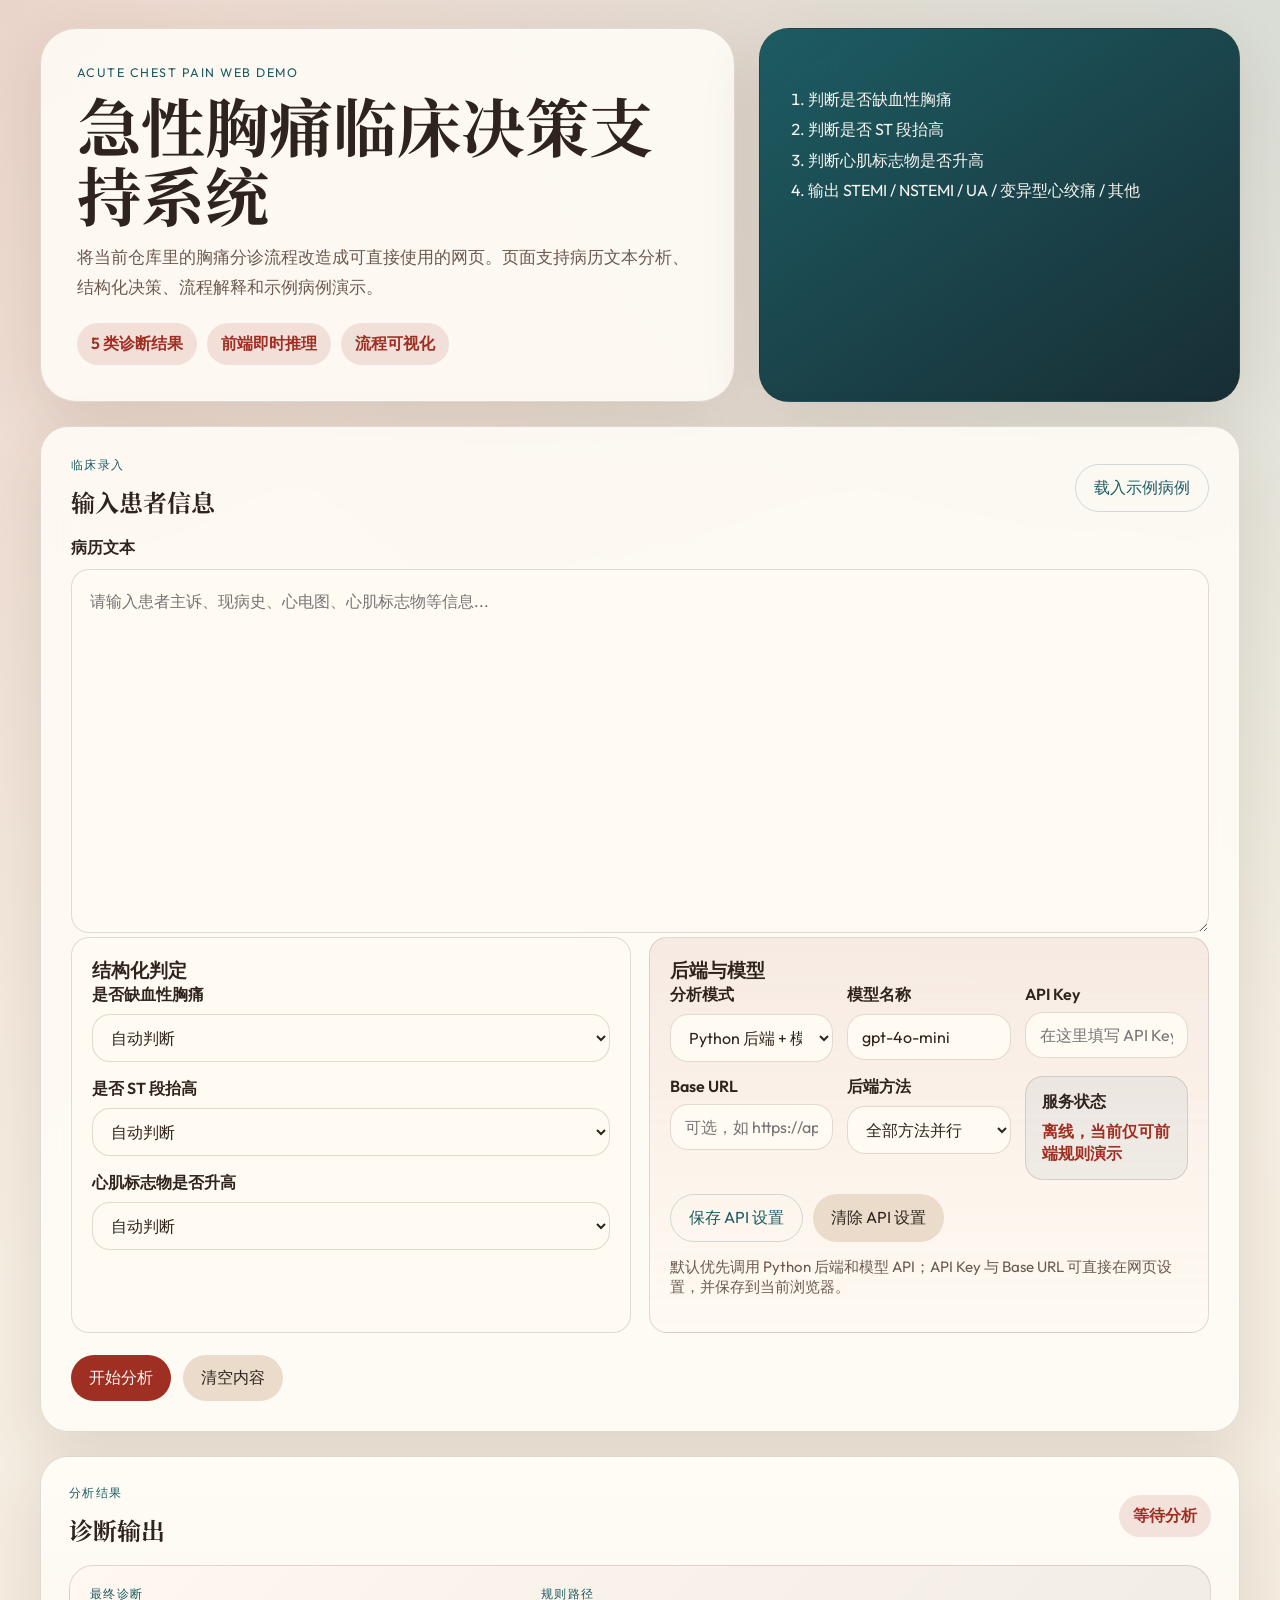
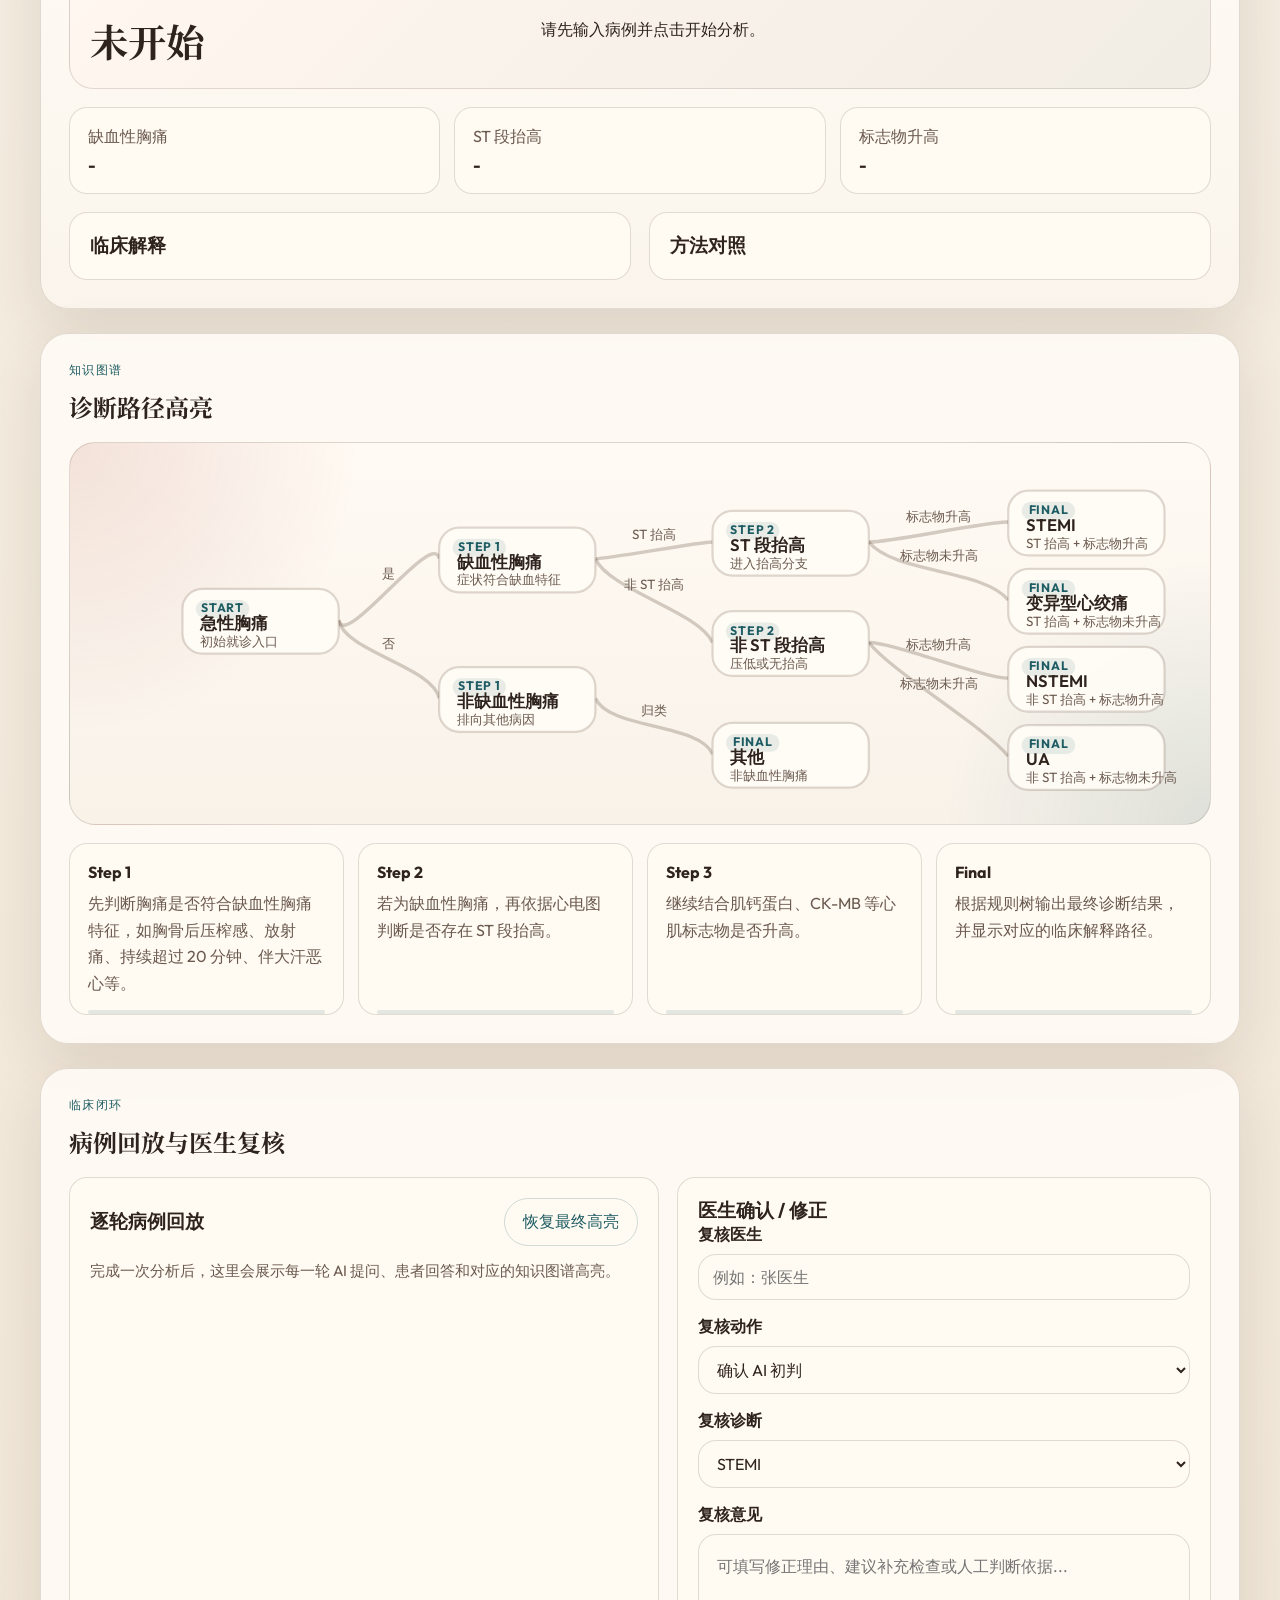
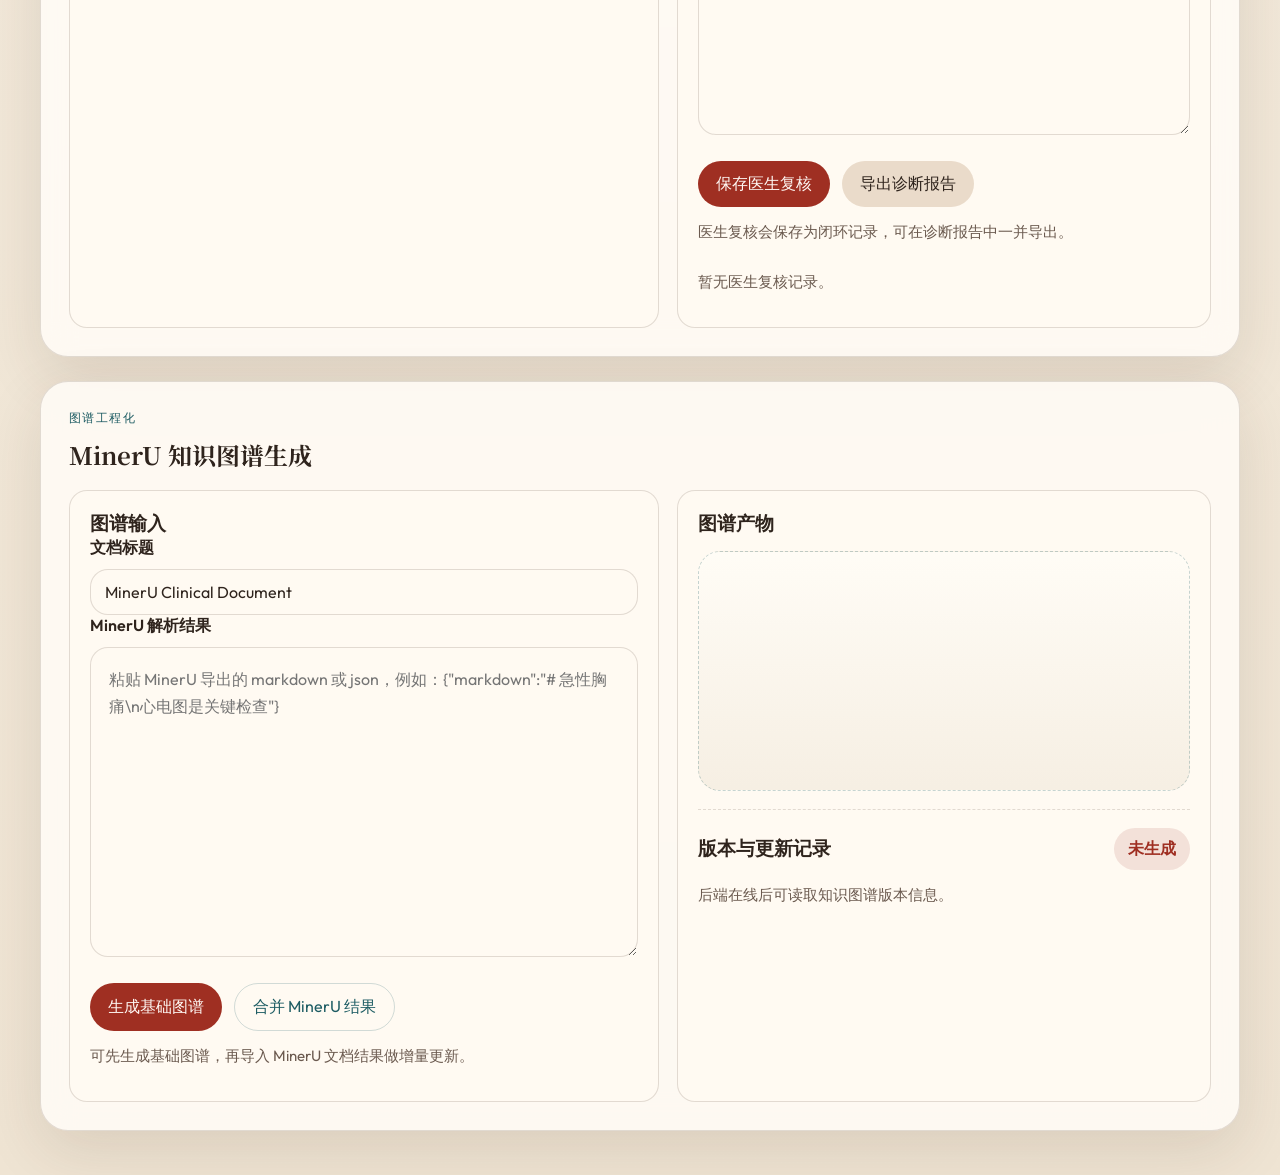
==== frontend/index.html @ d85ca3fb "Improved Web Design" ====
<!DOCTYPE html>
<html lang="zh-CN">
<head>
  <meta charset="UTF-8">
  <meta name="viewport" content="width=device-width, initial-scale=1.0">
  <title>急性胸痛临床决策支持系统</title>
  <link rel="preconnect" href="https://fonts.googleapis.com">
  <link rel="preconnect" href="https://fonts.gstatic.com" crossorigin>
  <link href="https://fonts.googleapis.com/css2?family=Noto+Serif+SC:wght@400;500;600;700&family=Outfit:wght@400;500;600;700&display=swap" rel="stylesheet">
  <link rel="stylesheet" href="styles.css">
</head>
<body>
  <div class="page-shell">
    <header class="hero">
      <div class="hero-copy">
        <p class="eyebrow">Acute Chest Pain Web Demo</p>
        <h1>急性胸痛临床决策支持系统</h1>
        <p class="hero-text">
          将当前仓库里的胸痛分诊流程改造成可直接使用的网页。页面支持病历文本分析、结构化决策、流程解释和示例病例演示。
        </p>
        <div class="hero-badges">
          <span>5 类诊断结果</span>
          <span>前端即时推理</span>
          <span>流程可视化</span>
        </div>
      </div>
      <div class="hero-panel">
        <div class="hero-panel-card">
          <p class="panel-label">核心流程</p>
          <ol>
            <li>判断是否缺血性胸痛</li>
            <li>判断是否 ST 段抬高</li>
            <li>判断心肌标志物是否升高</li>
            <li>输出 STEMI / NSTEMI / UA / 变异型心绞痛 / 其他</li>
          </ol>
        </div>
      </div>
    </header>

    <main class="layout">
      <section class="card card-lg">
        <div class="section-head">
          <div>
            <p class="section-kicker">临床录入</p>
            <h2>输入患者信息</h2>
          </div>
          <button id="load-sample" class="ghost-button" type="button">载入示例病例</button>
        </div>

        <label class="field-label" for="patient-description">病历文本</label>
        <textarea id="patient-description" class="text-input" rows="12" placeholder="请输入患者主诉、现病史、心电图、心肌标志物等信息..."></textarea>

        <div class="grid-two">
          <div class="subcard">
            <h3>结构化判定</h3>
            <div class="toggle-group">
              <label>
                <span>是否缺血性胸痛</span>
                <select id="ischemic-select">
                  <option value="auto">自动判断</option>
                  <option value="yes">是</option>
                  <option value="no">否</option>
                </select>
              </label>
              <label>
                <span>是否 ST 段抬高</span>
                <select id="st-select">
                  <option value="auto">自动判断</option>
                  <option value="yes">是</option>
                  <option value="no">否</option>
                </select>
              </label>
              <label>
                <span>心肌标志物是否升高</span>
                <select id="biomarker-select">
                  <option value="auto">自动判断</option>
                  <option value="yes">是</option>
                  <option value="no">否</option>
                </select>
              </label>
            </div>
          </div>

          <div class="subcard accent-card">
            <h3>后端与模型</h3>
            <div class="backend-grid">
              <label>
                <span>分析模式</span>
                <select id="analysis-mode">
                  <option value="backend">Python 后端 + 模型 API</option>
                  <option value="frontend">前端规则兜底</option>
                </select>
              </label>
              <label>
                <span>模型名称</span>
                <input id="model-input" class="text-like-input" type="text" value="gpt-4o-mini" placeholder="如 gpt-4o-mini">
              </label>
              <label>
                <span>API Key</span>
                <input id="api-key-input" class="text-like-input" type="password" placeholder="在这里填写 API Key">
              </label>
              <label>
                <span>Base URL</span>
                <input id="base-url-input" class="text-like-input" type="text" placeholder="可选，如 https://api.openai.com/v1">
              </label>
              <label>
                <span>后端方法</span>
                <select id="backend-method">
                  <option value="all_methods">全部方法并行</option>
                  <option value="step_by_step">逐步引导</option>
                  <option value="direct">直接诊断</option>
                  <option value="direct_generation">直接生成</option>
                  <option value="intermediate_state">中间状态</option>
                  <option value="full_workflow">全流程</option>
                </select>
              </label>
              <div class="server-status-box">
                <span class="server-status-label">服务状态</span>
                <strong id="server-status">检测中</strong>
              </div>
            </div>
            <div class="api-action-row">
              <button id="save-api-settings" class="ghost-button" type="button">保存 API 设置</button>
              <button id="clear-api-settings" class="secondary-button" type="button">清除 API 设置</button>
            </div>
            <p class="mini-note">
              默认优先调用 Python 后端和模型 API；API Key 与 Base URL 可直接在网页设置，并保存到当前浏览器。
            </p>
          </div>
        </div>

                <div class="action-row">
          <button id="run-diagnosis" class="primary-button" type="button">开始分析</button>
          <button id="reset-form" class="secondary-button" type="button">清空内容</button>
        </div>
      </section>

      <section class="card result-card">
        <div class="section-head">
          <div>
            <p class="section-kicker">分析结果</p>
            <h2>诊断输出</h2>
          </div>
          <span id="confidence-chip" class="status-chip">等待分析</span>
        </div>

        <div class="result-hero">
          <div>
            <p class="result-label">最终诊断</p>
            <h3 id="diagnosis-result">未开始</h3>
          </div>
          <div>
            <p class="result-label">规则路径</p>
            <p id="diagnosis-path">请先输入病例并点击开始分析。</p>
          </div>
        </div>

        <div class="grid-three" id="decision-summary">
          <article class="decision-pill">
            <span>缺血性胸痛</span>
            <strong id="ischemic-result">-</strong>
          </article>
          <article class="decision-pill">
            <span>ST 段抬高</span>
            <strong id="st-result">-</strong>
          </article>
          <article class="decision-pill">
            <span>标志物升高</span>
            <strong id="biomarker-result">-</strong>
          </article>
        </div>

        <div class="explain-grid">
          <article class="subcard">
            <h3>临床解释</h3>
            <ul id="reason-list" class="reason-list"></ul>
          </article>
          <article class="subcard">
            <h3>方法对照</h3>
            <div id="method-cards" class="method-cards"></div>
          </article>
        </div>
      </section>

      <section class="card">
        <div class="section-head">
          <div>
            <p class="section-kicker">知识图谱</p>
            <h2>诊断路径高亮</h2>
          </div>
        </div>
        <div class="knowledge-panel">
          <div id="knowledge-graph" class="knowledge-graph"></div>
          <div id="workflow" class="workflow"></div>
        </div>
      </section>

      <section class="card" hidden>
        <div class="section-head">
          <div>
            <p class="section-kicker">论文增强</p>
            <h2>病例预处理与主动问诊分析</h2>
          </div>
        </div>
        <div class="graph-builder-grid">
          <article class="subcard">
            <h3>Note2Chat 风格病例预处理</h3>
            <p id="preprocess-summary" class="mini-note">完成一次后端分析后，这里会展示 note-style sections、结构化事实和证据覆盖情况。</p>
            <div id="note-style-sections" class="history-list"></div>
            <div id="structured-facts-list" class="fact-list"></div>
          </article>

          <article class="subcard">
            <h3>ProMed 风格信息增益分析</h3>
            <p id="trajectory-quality-summary" class="mini-note">这里会显示每轮提问的 SIG-lite 分数、轨迹质量和下一问建议。</p>
            <div id="trajectory-quality-list" class="history-list"></div>
            <div id="question-gain-list" class="history-list"></div>
            <div id="next-question-list" class="history-list"></div>
          </article>
        </div>
        <article class="subcard reasoning-samples-panel">
          <h3>单轮推理样本</h3>
          <p class="mini-note">将多轮问诊拆成 single-turn reasoning samples，方便后续做 SFT / 偏好学习 / 轨迹优化。</p>
          <div id="single-turn-sample-list" class="sample-list"></div>
        </article>
      </section>

      <section class="card" hidden>
        <div class="section-head">
          <div>
            <p class="section-kicker">训练中心</p>
            <h2>SFT / 偏好学习 / RL 数据准备</h2>
          </div>
        </div>
        <div class="graph-builder-grid">
          <article class="subcard accent-card">
            <h3>训练数据工作台</h3>
            <p id="training-summary" class="mini-note">这里会展示当前训练数据规模、配方文件，并支持一键重新生成训练数据。</p>
            <div class="stats-grid" id="training-summary-cards">
              <article class="stat-card">
                <span>病例数</span>
                <strong id="training-patient-count">-</strong>
              </article>
              <article class="stat-card">
                <span>SFT 样本</span>
                <strong id="training-sft-count">-</strong>
              </article>
              <article class="stat-card">
                <span>偏好样本</span>
                <strong id="training-preference-count">-</strong>
              </article>
              <article class="stat-card">
                <span>RL / Reward</span>
                <strong id="training-rl-count">-</strong>
              </article>
            </div>
            <div class="action-row">
              <button id="prepare-training-data" class="primary-button" type="button">重新生成训练数据</button>
            </div>
            <p id="training-prepare-status" class="mini-note">后端在线后，这里会自动读取 `training_data` 与 `training_configs`。</p>
          </article>

          <article class="subcard">
            <h3>训练产物与配方</h3>
            <div id="training-dataset-list" class="history-list"></div>
            <div class="inline-head">
              <h3>训练配方</h3>
            </div>
            <div id="training-recipe-list" class="history-list"></div>
          </article>
        </div>
      </section>

      <section class="card">
        <div class="section-head">
          <div>
            <p class="section-kicker">临床闭环</p>
            <h2>病例回放与医生复核</h2>
          </div>
        </div>
        <div class="graph-builder-grid">
          <article class="subcard">
            <div class="inline-head">
              <h3>逐轮病例回放</h3>
              <button id="show-final-graph" class="ghost-button" type="button">恢复最终高亮</button>
            </div>
            <p id="replay-status" class="mini-note">完成一次分析后，这里会展示每一轮 AI 提问、患者回答和对应的知识图谱高亮。</p>
            <div id="case-replay-list" class="replay-list"></div>
          </article>

          <article class="subcard">
            <h3>医生确认 / 修正</h3>
            <div class="toggle-group">
              <label>
                <span>复核医生</span>
                <input id="reviewer-name" class="text-like-input" type="text" placeholder="例如：张医生">
              </label>
              <label>
                <span>复核动作</span>
                <select id="review-action">
                  <option value="confirm">确认 AI 初判</option>
                  <option value="revise">修正 AI 初判</option>
                  <option value="supplement">要求补充检查</option>
                </select>
              </label>
              <label>
                <span>复核诊断</span>
                <select id="review-diagnosis"></select>
              </label>
              <label>
                <span>复核意见</span>
                <textarea id="review-comment" class="text-input compact-textarea" rows="6" placeholder="可填写修正理由、建议补充检查或人工判断依据..."></textarea>
              </label>
            </div>
            <div class="action-row">
              <button id="save-review" class="primary-button" type="button">保存医生复核</button>
              <button id="export-report" class="secondary-button" type="button">导出诊断报告</button>
            </div>
            <p id="review-save-status" class="mini-note">医生复核会保存为闭环记录，可在诊断报告中一并导出。</p>
            <div id="report-export-link" class="export-link"></div>
            <div id="review-history-list" class="review-history"></div>
          </article>
        </div>
      </section>

      <section class="card">
        <div class="section-head">
          <div>
            <p class="section-kicker">图谱工程化</p>
            <h2>MinerU 知识图谱生成</h2>
          </div>
        </div>
        <div class="graph-builder-grid">
          <div class="subcard">
            <h3>图谱输入</h3>
            <label class="field-label" for="mineru-title-input">文档标题</label>
            <input id="mineru-title-input" class="text-like-input" type="text" value="MinerU Clinical Document" placeholder="例如：急性胸痛临床指南">

            <label class="field-label" for="mineru-payload-input">MinerU 解析结果</label>
            <textarea id="mineru-payload-input" class="text-input mineru-textarea" rows="10" placeholder='粘贴 MinerU 导出的 markdown 或 json，例如：{"markdown":"# 急性胸痛\n心电图是关键检查"}'></textarea>

            <div class="action-row">
              <button id="build-base-graph" class="primary-button" type="button">生成基础图谱</button>
              <button id="ingest-mineru-graph" class="ghost-button" type="button">合并 MinerU 结果</button>
            </div>
            <p id="graph-build-status" class="mini-note">可先生成基础图谱，再导入 MinerU 文档结果做增量更新。</p>
          </div>

          <div class="subcard">
            <h3>图谱产物</h3>
            <div id="graph-artifacts" class="artifact-list"></div>
            <div class="preview-frame">
              <img id="graph-preview-image" class="graph-preview-image" alt="知识图谱 SVG 预览">
            </div>
            <div class="graph-version-panel">
              <div class="inline-head">
                <h3>版本与更新记录</h3>
                <strong id="graph-version-badge" class="status-chip">未生成</strong>
              </div>
              <p id="graph-version-meta" class="mini-note">生成图谱后，这里会显示当前版本、更新时间和最新更新来源。</p>
              <div id="graph-history-list" class="history-list"></div>
            </div>
          </div>
        </div>
      </section>

      <section class="card" hidden>
        <div class="section-head">
          <div>
            <p class="section-kicker">项目映射</p>
            <h2>原项目与网页版对应关系</h2>
          </div>
        </div>
        <div class="mapping-grid">
          <article class="mapping-item">
            <h3>原 Python 项目</h3>
            <p>数据生成、提示词、多种诊断方法评估。</p>
          </article>
          <article class="mapping-item">
            <h3>当前网页版</h3>
            <p>把胸痛临床决策树、输入表单、分析输出和示例演示集中到一个界面中。</p>
          </article>
          <article class="mapping-item">
            <h3>下一步可扩展</h3>
            <p>接入 Flask / FastAPI、调用现有 LLM 方法、保存评估结果、增加病例库检索。</p>
          </article>
        </div>
      </section>
    </main>
  </div>

  <script src="app.js"></script>
</body>
</html>
---- frontend/styles.css ----
:root {
  --bg: #f7f1e8;
  --bg-accent: #efe2d1;
  --surface: rgba(255, 252, 246, 0.88);
  --surface-strong: #fffaf2;
  --ink: #2f241d;
  --muted: #6b5a4f;
  --line: rgba(77, 54, 38, 0.16);
  --primary: #9f2f22;
  --primary-soft: rgba(159, 47, 34, 0.12);
  --secondary: #1d5c63;
  --good: #245c3f;
  --warn: #8f4a16;
  --shadow: 0 20px 60px rgba(67, 40, 21, 0.12);
  --radius-lg: 28px;
  --radius-md: 18px;
  --radius-sm: 12px;
}

* {
  box-sizing: border-box;
}

body {
  margin: 0;
  font-family: "Outfit", "Segoe UI", sans-serif;
  color: var(--ink);
  background:
    radial-gradient(circle at top left, rgba(159, 47, 34, 0.15), transparent 28%),
    radial-gradient(circle at top right, rgba(29, 92, 99, 0.14), transparent 24%),
    linear-gradient(180deg, #f8f2e8 0%, #efe4d3 100%);
}

button,
input,
select,
textarea {
  font: inherit;
}

.page-shell {
  width: min(1200px, calc(100% - 32px));
  margin: 0 auto;
  padding: 28px 0 44px;
}

.hero {
  display: grid;
  grid-template-columns: 1.3fr 0.9fr;
  gap: 24px;
  align-items: stretch;
  margin-bottom: 24px;
}

.hero-copy,
.hero-panel-card,
.card {
  background: var(--surface);
  backdrop-filter: blur(16px);
  border: 1px solid var(--line);
  box-shadow: var(--shadow);
}

.hero-copy {
  border-radius: 36px;
  padding: 36px;
}

.eyebrow,
.section-kicker,
.panel-label,
.result-label {
  margin: 0 0 10px;
  text-transform: uppercase;
  letter-spacing: 0.12em;
  font-size: 0.78rem;
  color: var(--secondary);
}

.hero h1,
.card h2,
.result-hero h3 {
  font-family: "Noto Serif SC", serif;
}

.hero h1 {
  margin: 0 0 14px;
  font-size: clamp(2.2rem, 5vw, 4rem);
  line-height: 1.08;
}

.hero-text {
  max-width: 60ch;
  margin: 0;
  color: var(--muted);
  font-size: 1.05rem;
  line-height: 1.75;
}

.hero-badges {
  display: flex;
  flex-wrap: wrap;
  gap: 10px;
  margin-top: 22px;
}

.hero-badges span,
.status-chip {
  display: inline-flex;
  align-items: center;
  border-radius: 999px;
  padding: 10px 14px;
  background: var(--primary-soft);
  color: var(--primary);
  font-weight: 600;
}

.hero-panel {
  display: flex;
}

.hero-panel-card {
  width: 100%;
  border-radius: 30px;
  padding: 28px;
  background:
    linear-gradient(145deg, rgba(29, 92, 99, 0.92), rgba(23, 40, 47, 0.9)),
    var(--secondary);
  color: #f7f5f0;
}

.hero-panel-card ol {
  margin: 0;
  padding-left: 20px;
  line-height: 1.9;
}

.layout {
  display: grid;
  gap: 24px;
}

.card {
  border-radius: var(--radius-lg);
  padding: 28px;
}

.card-lg {
  padding: 30px;
}

.section-head {
  display: flex;
  align-items: center;
  justify-content: space-between;
  gap: 14px;
  margin-bottom: 18px;
}

.section-head h2,
.subcard h3,
.mapping-item h3 {
  margin: 0;
}

.field-label {
  display: block;
  margin-bottom: 10px;
  font-weight: 600;
}

.text-input,
select,
.text-like-input {
  width: 100%;
  border: 1px solid var(--line);
  border-radius: var(--radius-md);
  background: var(--surface-strong);
  color: var(--ink);
}

.text-input,
select {
  width: 100%;
}

.text-input {
  padding: 18px;
  line-height: 1.7;
  resize: vertical;
  min-height: 220px;
}

.grid-two,
.explain-grid,
.mapping-grid {
  display: grid;
  gap: 18px;
}

.grid-two,
.explain-grid {
  grid-template-columns: repeat(2, minmax(0, 1fr));
}

.subcard,
.mapping-item,
.decision-pill,
.method-item {
  border: 1px solid var(--line);
  border-radius: var(--radius-md);
  background: var(--surface-strong);
}

.subcard {
  padding: 20px;
}

.accent-card {
  background: linear-gradient(180deg, rgba(159, 47, 34, 0.08), rgba(255, 250, 242, 1));
}

.mini-note {
  color: var(--muted);
  font-size: 0.94rem;
}

.toggle-group {
  display: grid;
  gap: 16px;
}

.toggle-group label span {
  display: block;
  margin-bottom: 8px;
  font-weight: 600;
}

select {
  padding: 12px 14px;
}

.text-like-input {
  padding: 12px 14px;
}

.backend-grid {
  display: grid;
  gap: 14px;
  grid-template-columns: repeat(3, minmax(0, 1fr));
}

.backend-grid label span,
.server-status-label {
  display: block;
  margin-bottom: 8px;
  font-weight: 600;
}

.server-status-box {
  border: 1px solid var(--line);
  border-radius: var(--radius-md);
  background: rgba(29, 92, 99, 0.06);
  padding: 14px 16px;
}

.server-status-box strong {
  display: block;
  font-size: 1rem;
  color: var(--secondary);
}

.api-action-row {
  display: flex;
  flex-wrap: wrap;
  gap: 10px;
  margin-top: 14px;
}

.action-row {
  display: flex;
  flex-wrap: wrap;
  gap: 12px;
  margin-top: 22px;
}

.primary-button,
.secondary-button,
.ghost-button {
  border: none;
  border-radius: 999px;
  padding: 12px 18px;
  cursor: pointer;
  transition: transform 160ms ease, opacity 160ms ease, background 160ms ease;
}

.primary-button:hover,
.secondary-button:hover,
.ghost-button:hover {
  transform: translateY(-1px);
}

.primary-button {
  background: var(--primary);
  color: #fff8f4;
}

.secondary-button {
  background: #eadbca;
  color: var(--ink);
}

.ghost-button {
  background: transparent;
  color: var(--secondary);
  border: 1px solid rgba(29, 92, 99, 0.2);
}

.result-card {
  background:
    linear-gradient(180deg, rgba(255, 252, 246, 0.96), rgba(250, 244, 236, 0.96)),
    var(--surface);
}

.result-hero {
  display: grid;
  grid-template-columns: 0.8fr 1.2fr;
  gap: 18px;
  margin-bottom: 18px;
  padding: 20px;
  border-radius: 24px;
  background: linear-gradient(135deg, rgba(255, 247, 240, 1), rgba(241, 236, 228, 1));
  border: 1px solid var(--line);
}

.result-hero h3 {
  margin: 0;
  font-size: clamp(1.8rem, 3vw, 2.6rem);
}

.result-hero p:last-child {
  margin-bottom: 0;
}

.grid-three {
  display: grid;
  grid-template-columns: repeat(3, minmax(0, 1fr));
  gap: 14px;
  margin-bottom: 18px;
}

.decision-pill {
  padding: 18px;
}

.decision-pill span,
.method-item span {
  display: block;
  color: var(--muted);
  margin-bottom: 6px;
}

.decision-pill strong,
.method-item strong {
  font-size: 1.04rem;
}

.reason-list {
  margin: 0;
  padding-left: 18px;
  line-height: 1.8;
}

.method-cards {
  display: grid;
  gap: 12px;
}

.method-item {
  padding: 14px 16px;
}

.workflow {
  display: grid;
  grid-template-columns: repeat(4, minmax(0, 1fr));
  gap: 14px;
}

.knowledge-panel {
  display: grid;
  gap: 18px;
}

.knowledge-graph {
  border: 1px solid var(--line);
  border-radius: 26px;
  background:
    radial-gradient(circle at top left, rgba(159, 47, 34, 0.12), transparent 24%),
    radial-gradient(circle at bottom right, rgba(29, 92, 99, 0.12), transparent 22%),
    linear-gradient(180deg, rgba(255, 250, 243, 1), rgba(248, 242, 233, 1));
  padding: 12px;
  overflow-x: auto;
}

.knowledge-svg {
  width: 100%;
  min-width: 980px;
  height: auto;
  display: block;
}

.graph-edge {
  stroke: rgba(77, 54, 38, 0.24);
  stroke-width: 3;
  fill: none;
  transition: stroke 180ms ease, stroke-width 180ms ease, opacity 180ms ease;
}

.graph-edge.active {
  stroke: var(--primary);
  stroke-width: 6;
}

.graph-edge.dimmed {
  opacity: 0.22;
}

.graph-node {
  transition: transform 180ms ease, opacity 180ms ease;
}

.graph-node.dimmed {
  opacity: 0.42;
}

.graph-node-card {
  fill: rgba(255, 252, 246, 0.96);
  stroke: rgba(77, 54, 38, 0.18);
  stroke-width: 2;
}

.graph-node.active .graph-node-card {
  fill: rgba(159, 47, 34, 0.12);
  stroke: var(--primary);
  stroke-width: 3;
  filter: drop-shadow(0 12px 22px rgba(159, 47, 34, 0.18));
}

.graph-node.final-active .graph-node-card {
  fill: rgba(29, 92, 99, 0.12);
  stroke: var(--secondary);
}

.graph-node-label {
  font-family: "Outfit", "Segoe UI", sans-serif;
  font-size: 15px;
  font-weight: 600;
  fill: var(--ink);
}

.graph-node-desc {
  font-family: "Outfit", "Segoe UI", sans-serif;
  font-size: 12px;
  fill: var(--muted);
}

.graph-badge {
  fill: rgba(29, 92, 99, 0.1);
}

.graph-badge-text {
  font-family: "Outfit", "Segoe UI", sans-serif;
  font-size: 11px;
  font-weight: 700;
  letter-spacing: 0.06em;
  fill: var(--secondary);
}

.workflow-step {
  position: relative;
  padding: 18px;
  border-radius: var(--radius-md);
  background: var(--surface-strong);
  border: 1px solid var(--line);
  overflow: hidden;
}

.workflow-step::after {
  content: "";
  position: absolute;
  inset: auto 18px 0 18px;
  height: 4px;
  border-radius: 999px;
  background: rgba(29, 92, 99, 0.12);
}

.workflow-step.active::after {
  background: linear-gradient(90deg, var(--primary), #d17d48);
}

.workflow-step h3 {
  margin: 0 0 8px;
  font-size: 1rem;
}

.workflow-step p {
  margin: 0;
  color: var(--muted);
  line-height: 1.65;
}

.mapping-grid {
  grid-template-columns: repeat(3, minmax(0, 1fr));
}

.mapping-item {
  padding: 20px;
}

.stats-grid {
  display: grid;
  grid-template-columns: repeat(4, minmax(0, 1fr));
  gap: 12px;
  margin-top: 16px;
}

.stat-card {
  border: 1px solid var(--line);
  border-radius: var(--radius-md);
  background: rgba(255, 250, 242, 0.96);
  padding: 16px;
}

.stat-card span {
  display: block;
  color: var(--muted);
  margin-bottom: 6px;
}

.stat-card strong {
  display: block;
  font-size: 1.4rem;
  font-family: "Noto Serif SC", serif;
}

.dataset-link {
  color: var(--secondary);
  text-decoration: none;
  font-weight: 600;
}

.dataset-link:hover {
  text-decoration: underline;
}

.graph-builder-grid {
  display: grid;
  grid-template-columns: 1.05fr 0.95fr;
  gap: 18px;
}

.mineru-textarea {
  min-height: 220px;
}

.artifact-list {
  display: grid;
  gap: 10px;
  margin-bottom: 14px;
}

.artifact-item {
  display: flex;
  align-items: center;
  justify-content: space-between;
  gap: 10px;
  padding: 12px 14px;
  border: 1px solid var(--line);
  border-radius: var(--radius-md);
  background: var(--surface-strong);
}

.artifact-item span {
  color: var(--muted);
  font-size: 0.92rem;
}

.artifact-item a {
  color: var(--secondary);
  text-decoration: none;
  font-weight: 600;
}

.preview-frame {
  border: 1px dashed rgba(29, 92, 99, 0.25);
  border-radius: 22px;
  background: linear-gradient(180deg, rgba(255, 252, 246, 0.9), rgba(245, 237, 225, 0.9));
  padding: 14px;
  min-height: 240px;
  display: flex;
  align-items: center;
  justify-content: center;
}

.graph-preview-image {
  max-width: 100%;
  max-height: 420px;
  display: none;
  border-radius: 14px;
}

.inline-head {
  display: flex;
  align-items: center;
  justify-content: space-between;
  gap: 12px;
  margin-bottom: 12px;
}

.compact-textarea {
  min-height: 140px;
}

.replay-list,
.history-list,
.review-history,
.fact-list,
.sample-list {
  display: grid;
  gap: 12px;
}

.replay-card,
.history-item,
.review-item,
.fact-item,
.sample-item {
  border: 1px solid var(--line);
  border-radius: var(--radius-md);
  background: rgba(255, 250, 242, 0.82);
  padding: 16px;
}

.replay-card.active {
  border-color: rgba(29, 92, 99, 0.45);
  box-shadow: inset 0 0 0 1px rgba(29, 92, 99, 0.12);
}

.replay-card h4,
.history-item strong,
.review-item strong {
  margin: 0;
}

.replay-card p,
.history-item p,
.review-item p,
.review-item span,
.fact-item p,
.sample-item p,
.fact-item span,
.sample-item span {
  margin: 8px 0 0;
  color: var(--muted);
  line-height: 1.65;
}

.reasoning-samples-panel {
  margin-top: 18px;
}

.replay-pill {
  display: inline-flex;
  align-items: center;
  border-radius: 999px;
  padding: 6px 12px;
  background: rgba(29, 92, 99, 0.08);
  color: var(--secondary);
  font-size: 0.88rem;
  font-weight: 600;
}

.replay-button {
  margin-top: 14px;
}

.graph-version-panel {
  margin-top: 18px;
  padding-top: 18px;
  border-top: 1px dashed var(--line);
}

.history-item div {
  display: flex;
  align-items: center;
  justify-content: space-between;
  gap: 12px;
}

.export-link {
  margin-top: 12px;
}

.export-link a {
  color: var(--secondary);
  text-decoration: none;
  font-weight: 600;
}

@media (max-width: 980px) {
  .hero,
  .grid-two,
  .explain-grid,
  .grid-three,
  .backend-grid,
  .graph-builder-grid,
  .stats-grid,
  .workflow,
  .mapping-grid,
  .result-hero {
    grid-template-columns: 1fr;
  }

  .knowledge-svg {
    min-width: 760px;
  }

  .page-shell {
    width: min(100% - 20px, 1200px);
  }

  .hero-copy,
  .card {
    padding: 22px;
  }
}
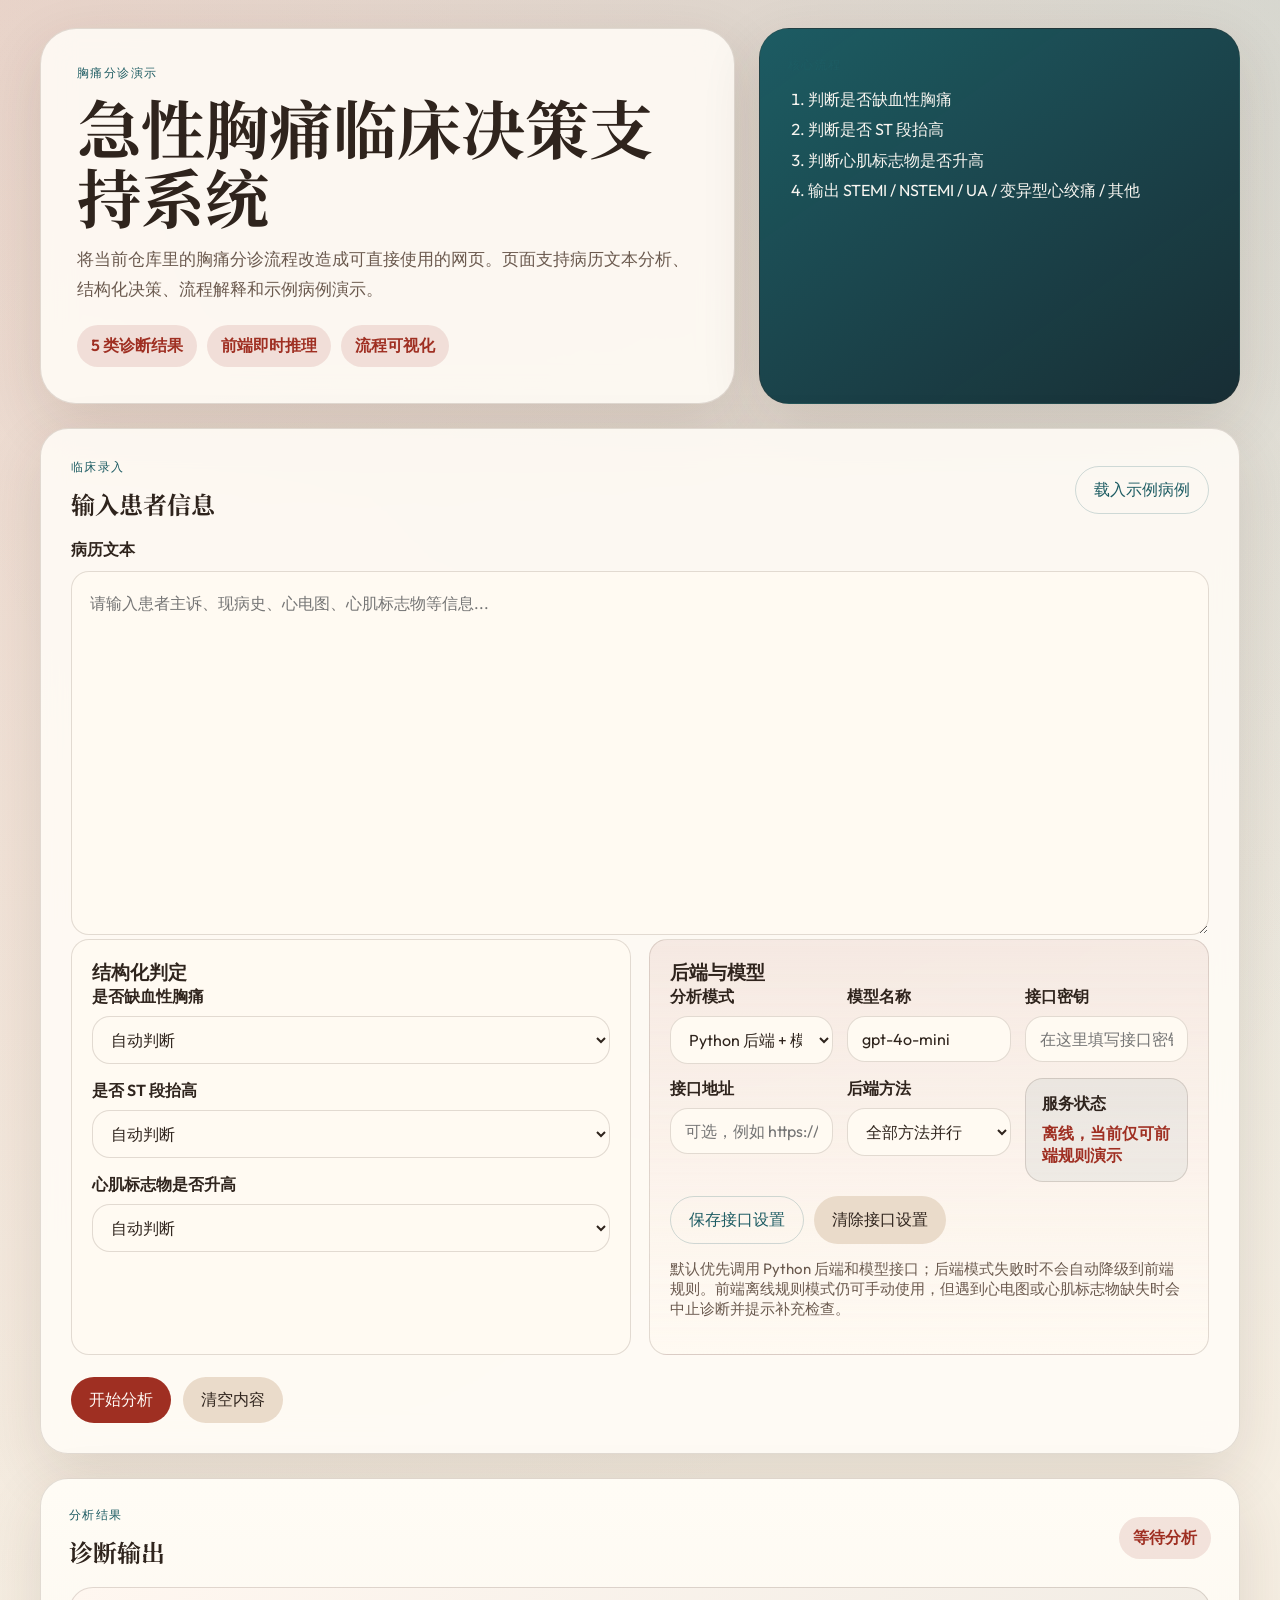
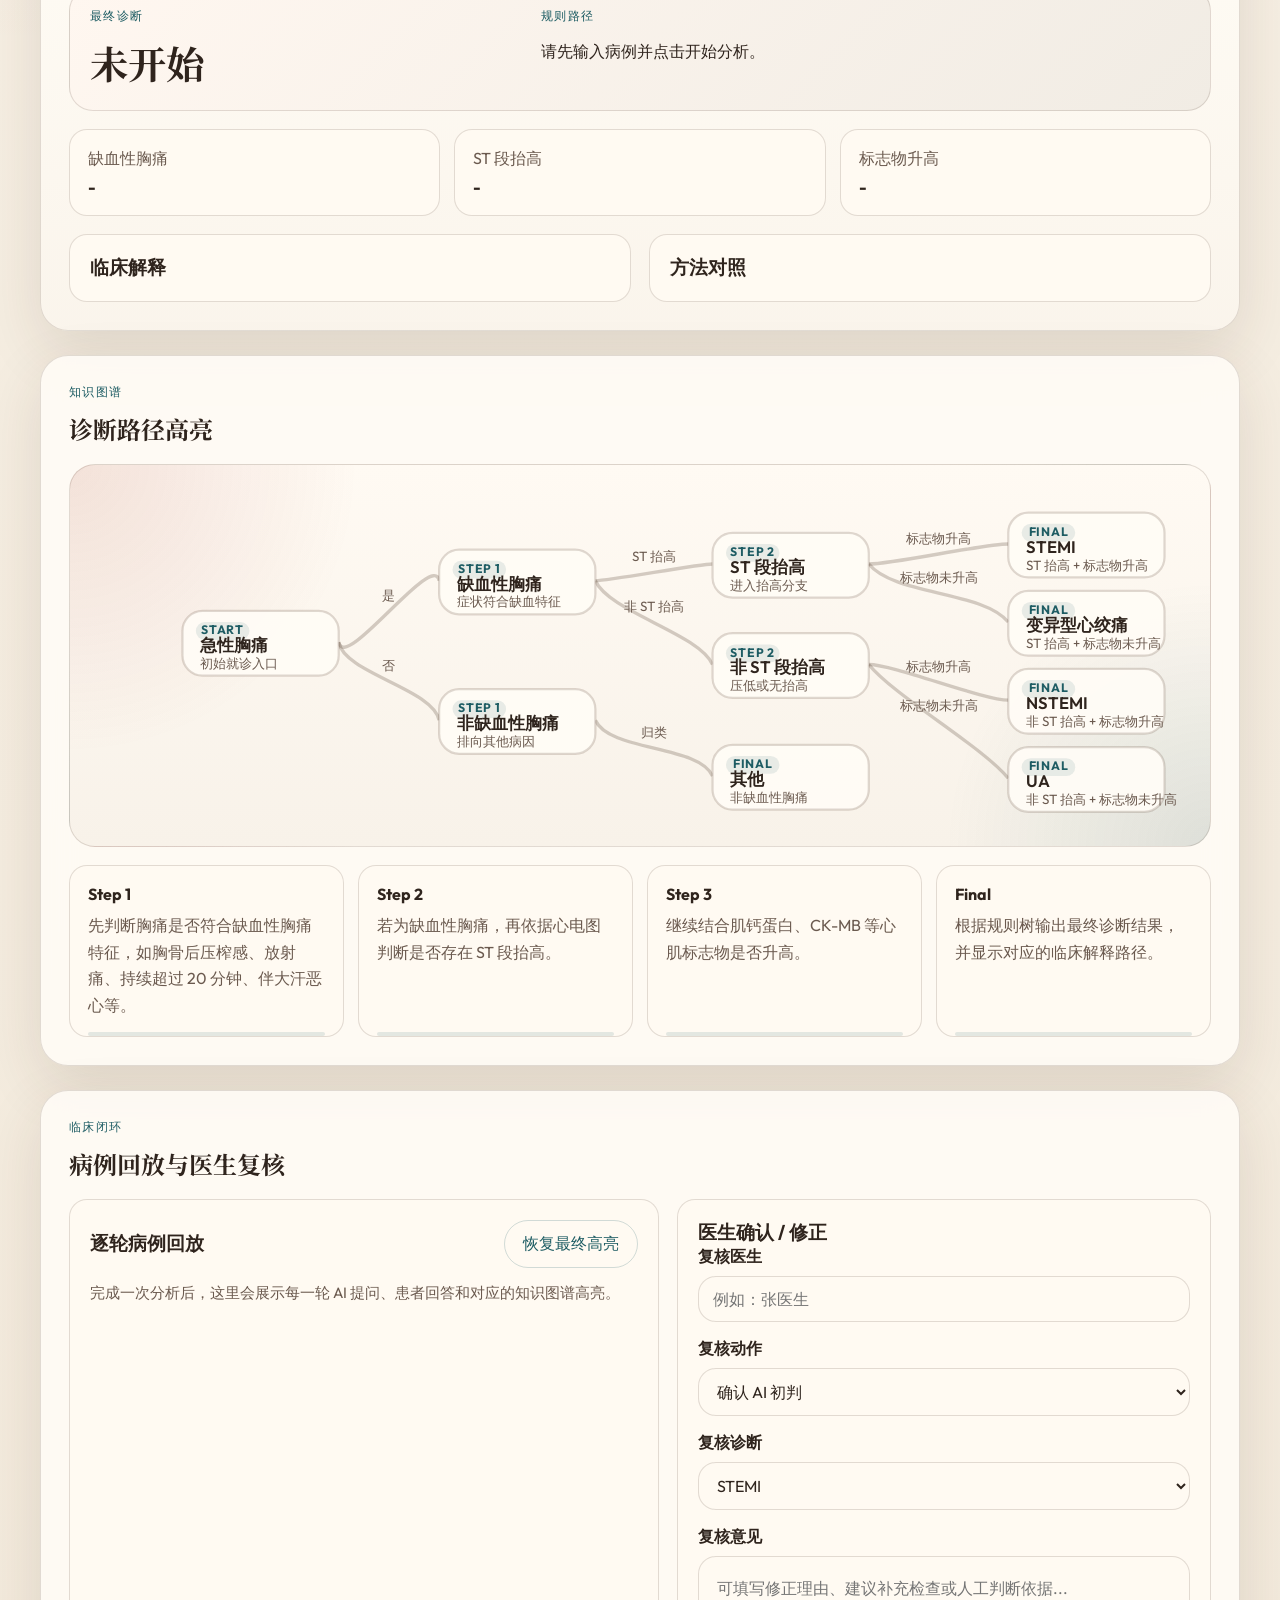
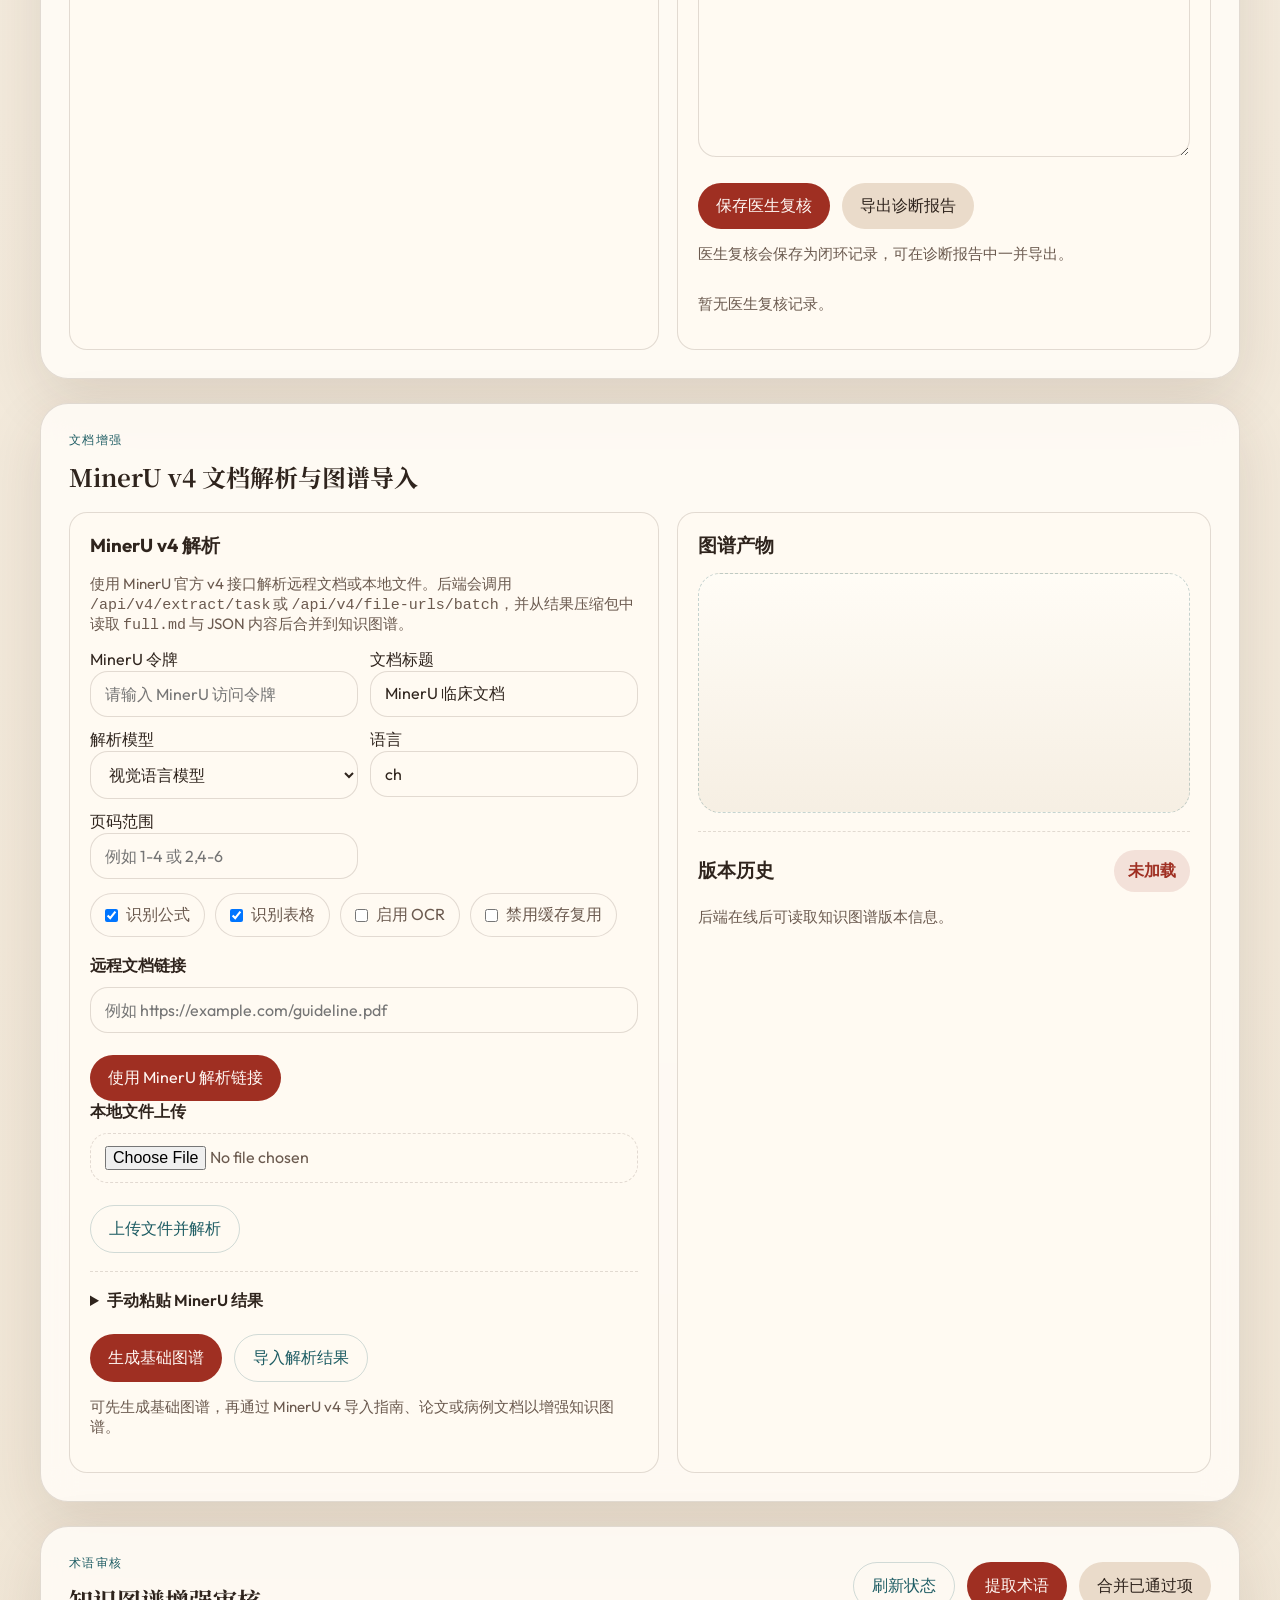
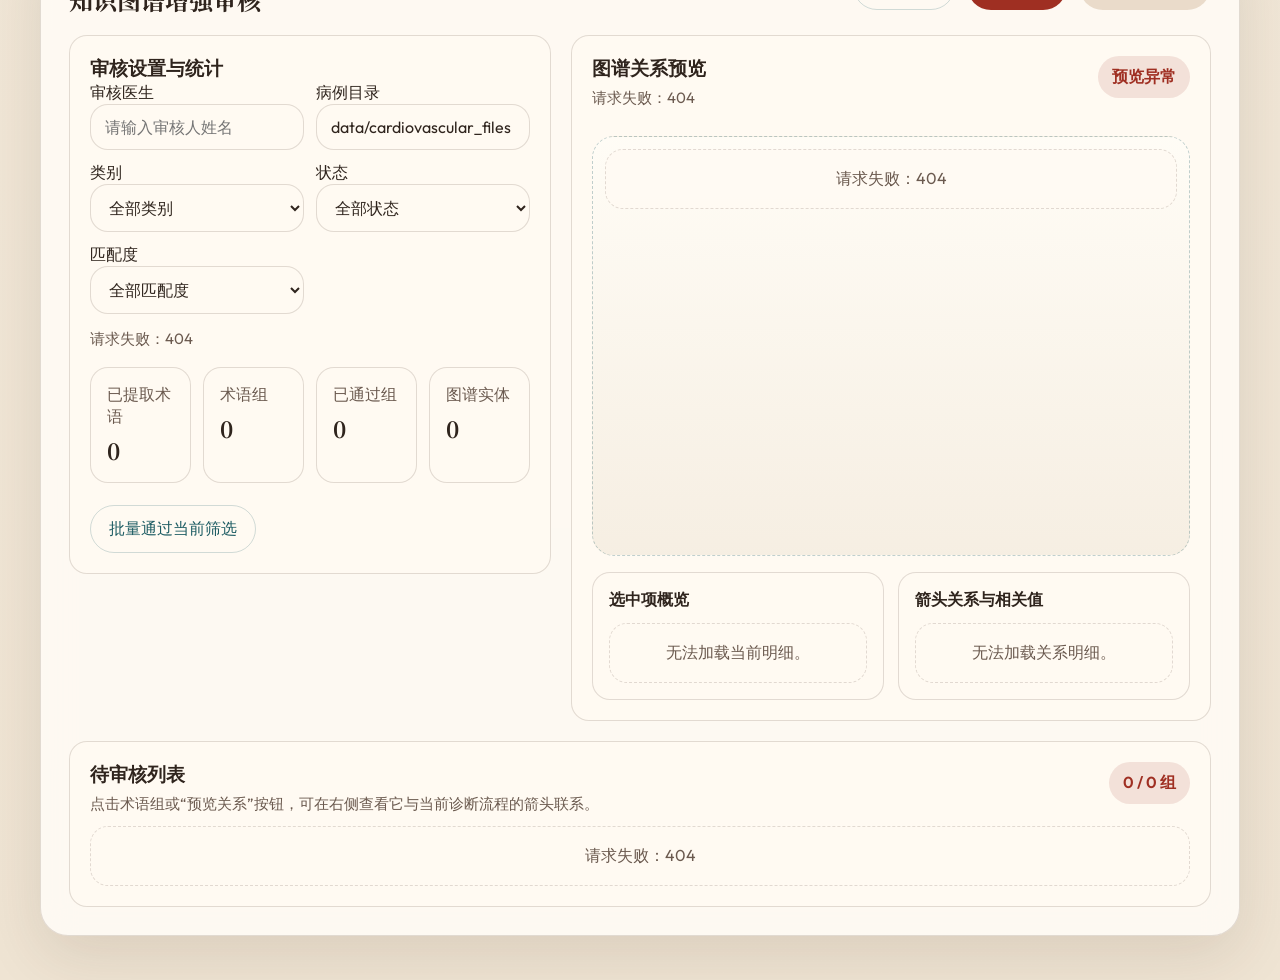
==== commit a80813db: "Add Matching Functions" ====
--- a/frontend/index.html
+++ b/frontend/index.html
@@ -1,4 +1,4 @@
-<!DOCTYPE html>
+﻿<!DOCTYPE html>
 <html lang="zh-CN">
 <head>
   <meta charset="UTF-8">
@@ -13,7 +13,7 @@
   <div class="page-shell">
     <header class="hero">
       <div class="hero-copy">
-        <p class="eyebrow">Acute Chest Pain Web Demo</p>
+        <p class="eyebrow">胸痛分诊演示</p>
         <h1>急性胸痛临床决策支持系统</h1>
         <p class="hero-text">
           将当前仓库里的胸痛分诊流程改造成可直接使用的网页。页面支持病历文本分析、结构化决策、流程解释和示例病例演示。
@@ -87,8 +87,8 @@
               <label>
                 <span>分析模式</span>
                 <select id="analysis-mode">
-                  <option value="backend">Python 后端 + 模型 API</option>
-                  <option value="frontend">前端规则兜底</option>
+                  <option value="backend">Python 后端 + 模型接口</option>
+                  <option value="frontend">&#x524d;&#x7aef;&#x79bb;&#x7ebf;&#x89c4;&#x5219;&#x6a21;&#x5f0f;</option>
                 </select>
               </label>
               <label>
@@ -96,12 +96,12 @@
                 <input id="model-input" class="text-like-input" type="text" value="gpt-4o-mini" placeholder="如 gpt-4o-mini">
               </label>
               <label>
-                <span>API Key</span>
-                <input id="api-key-input" class="text-like-input" type="password" placeholder="在这里填写 API Key">
-              </label>
-              <label>
-                <span>Base URL</span>
-                <input id="base-url-input" class="text-like-input" type="text" placeholder="可选，如 https://api.openai.com/v1">
+                <span>接口密钥</span>
+                <input id="api-key-input" class="text-like-input" type="password" placeholder="在这里填写接口密钥">
+              </label>
+              <label>
+                <span>接口地址</span>
+                <input id="base-url-input" class="text-like-input" type="text" placeholder="可选，例如 https://api.openai.com/v1">
               </label>
               <label>
                 <span>后端方法</span>
@@ -120,11 +120,11 @@
               </div>
             </div>
             <div class="api-action-row">
-              <button id="save-api-settings" class="ghost-button" type="button">保存 API 设置</button>
-              <button id="clear-api-settings" class="secondary-button" type="button">清除 API 设置</button>
+              <button id="save-api-settings" class="ghost-button" type="button">保存接口设置</button>
+              <button id="clear-api-settings" class="secondary-button" type="button">清除接口设置</button>
             </div>
             <p class="mini-note">
-              默认优先调用 Python 后端和模型 API；API Key 与 Base URL 可直接在网页设置，并保存到当前浏览器。
+              &#x9ed8;&#x8ba4;&#x4f18;&#x5148;&#x8c03;&#x7528; Python &#x540e;&#x7aef;&#x548c;&#x6a21;&#x578b;&#x63a5;&#x53e3;&#xff1b;&#x540e;&#x7aef;&#x6a21;&#x5f0f;&#x5931;&#x8d25;&#x65f6;&#x4e0d;&#x4f1a;&#x81ea;&#x52a8;&#x964d;&#x7ea7;&#x5230;&#x524d;&#x7aef;&#x89c4;&#x5219;&#x3002;&#x524d;&#x7aef;&#x79bb;&#x7ebf;&#x89c4;&#x5219;&#x6a21;&#x5f0f;&#x4ecd;&#x53ef;&#x624b;&#x52a8;&#x4f7f;&#x7528;&#xff0c;&#x4f46;&#x9047;&#x5230;&#x5fc3;&#x7535;&#x56fe;&#x6216;&#x5fc3;&#x808c;&#x6807;&#x5fd7;&#x7269;&#x7f3a;&#x5931;&#x65f6;&#x4f1a;&#x4e2d;&#x6b62;&#x8bca;&#x65ad;&#x5e76;&#x63d0;&#x793a;&#x8865;&#x5145;&#x68c0;&#x67e5;&#x3002;
             </p>
           </div>
         </div>
@@ -204,15 +204,15 @@
         </div>
         <div class="graph-builder-grid">
           <article class="subcard">
-            <h3>Note2Chat 风格病例预处理</h3>
-            <p id="preprocess-summary" class="mini-note">完成一次后端分析后，这里会展示 note-style sections、结构化事实和证据覆盖情况。</p>
+            <h3>笔记式病例预处理</h3>
+            <p id="preprocess-summary" class="mini-note">完成一次后端分析后，这里会展示笔记式分段、结构化事实和证据覆盖情况。</p>
             <div id="note-style-sections" class="history-list"></div>
             <div id="structured-facts-list" class="fact-list"></div>
           </article>
 
           <article class="subcard">
-            <h3>ProMed 风格信息增益分析</h3>
-            <p id="trajectory-quality-summary" class="mini-note">这里会显示每轮提问的 SIG-lite 分数、轨迹质量和下一问建议。</p>
+            <h3>主动提问信息增益分析</h3>
+            <p id="trajectory-quality-summary" class="mini-note">这里会显示每轮提问的信息增益评分、轨迹质量和下一问建议。</p>
             <div id="trajectory-quality-list" class="history-list"></div>
             <div id="question-gain-list" class="history-list"></div>
             <div id="next-question-list" class="history-list"></div>
@@ -220,7 +220,7 @@
         </div>
         <article class="subcard reasoning-samples-panel">
           <h3>单轮推理样本</h3>
-          <p class="mini-note">将多轮问诊拆成 single-turn reasoning samples，方便后续做 SFT / 偏好学习 / 轨迹优化。</p>
+          <p class="mini-note">将多轮问诊拆成单轮推理样本，方便后续做监督微调、偏好学习和轨迹优化。</p>
           <div id="single-turn-sample-list" class="sample-list"></div>
         </article>
       </section>
@@ -229,7 +229,7 @@
         <div class="section-head">
           <div>
             <p class="section-kicker">训练中心</p>
-            <h2>SFT / 偏好学习 / RL 数据准备</h2>
+            <h2>监督微调 / 偏好学习 / 强化学习数据准备</h2>
           </div>
         </div>
         <div class="graph-builder-grid">
@@ -242,7 +242,7 @@
                 <strong id="training-patient-count">-</strong>
               </article>
               <article class="stat-card">
-                <span>SFT 样本</span>
+                <span>监督微调样本</span>
                 <strong id="training-sft-count">-</strong>
               </article>
               <article class="stat-card">
@@ -250,7 +250,7 @@
                 <strong id="training-preference-count">-</strong>
               </article>
               <article class="stat-card">
-                <span>RL / Reward</span>
+                <span>强化学习 / 奖励</span>
                 <strong id="training-rl-count">-</strong>
               </article>
             </div>
@@ -323,46 +323,212 @@
         </div>
       </section>
 
-      <section class="card">
-        <div class="section-head">
-          <div>
-            <p class="section-kicker">图谱工程化</p>
-            <h2>MinerU 知识图谱生成</h2>
-          </div>
-        </div>
-        <div class="graph-builder-grid">
-          <div class="subcard">
-            <h3>图谱输入</h3>
-            <label class="field-label" for="mineru-title-input">文档标题</label>
-            <input id="mineru-title-input" class="text-like-input" type="text" value="MinerU Clinical Document" placeholder="例如：急性胸痛临床指南">
-
-            <label class="field-label" for="mineru-payload-input">MinerU 解析结果</label>
-            <textarea id="mineru-payload-input" class="text-input mineru-textarea" rows="10" placeholder='粘贴 MinerU 导出的 markdown 或 json，例如：{"markdown":"# 急性胸痛\n心电图是关键检查"}'></textarea>
-
-            <div class="action-row">
-              <button id="build-base-graph" class="primary-button" type="button">生成基础图谱</button>
-              <button id="ingest-mineru-graph" class="ghost-button" type="button">合并 MinerU 结果</button>
-            </div>
-            <p id="graph-build-status" class="mini-note">可先生成基础图谱，再导入 MinerU 文档结果做增量更新。</p>
-          </div>
-
-          <div class="subcard">
-            <h3>图谱产物</h3>
-            <div id="graph-artifacts" class="artifact-list"></div>
-            <div class="preview-frame">
-              <img id="graph-preview-image" class="graph-preview-image" alt="知识图谱 SVG 预览">
-            </div>
-            <div class="graph-version-panel">
-              <div class="inline-head">
-                <h3>版本与更新记录</h3>
-                <strong id="graph-version-badge" class="status-chip">未生成</strong>
-              </div>
-              <p id="graph-version-meta" class="mini-note">生成图谱后，这里会显示当前版本、更新时间和最新更新来源。</p>
-              <div id="graph-history-list" class="history-list"></div>
-            </div>
-          </div>
-        </div>
-      </section>
+
+<section class="card">
+  <div class="section-head">
+    <div>
+      <p class="section-kicker">文档增强</p>
+      <h2>MinerU v4 文档解析与图谱导入</h2>
+    </div>
+  </div>
+  <div class="graph-builder-grid">
+    <div class="subcard">
+      <h3>MinerU v4 解析</h3>
+      <p class="mini-note">使用 MinerU 官方 v4 接口解析远程文档或本地文件。后端会调用 <code>/api/v4/extract/task</code> 或 <code>/api/v4/file-urls/batch</code>，并从结果压缩包中读取 <code>full.md</code> 与 JSON 内容后合并到知识图谱。</p>
+
+      <div class="mineru-config-grid">
+        <label>
+          <span>MinerU 令牌</span>
+          <input id="mineru-token-input" class="text-like-input" type="password" placeholder="请输入 MinerU 访问令牌">
+        </label>
+        <label>
+          <span>文档标题</span>
+          <input id="mineru-title-input" class="text-like-input" type="text" value="MinerU 临床文档" placeholder="用于生成任务标题">
+        </label>
+        <label>
+          <span>解析模型</span>
+          <select id="mineru-model-version">
+            <option value="vlm">视觉语言模型</option>
+            <option value="pipeline">流水线模式</option>
+            <option value="MinerU-HTML">HTML 模式</option>
+          </select>
+        </label>
+        <label>
+          <span>语言</span>
+          <input id="mineru-language-input" class="text-like-input" type="text" value="ch" placeholder="例如 ch 或 en">
+        </label>
+        <label>
+          <span>页码范围</span>
+          <input id="mineru-page-ranges-input" class="text-like-input" type="text" placeholder="例如 1-4 或 2,4-6">
+        </label>
+      </div>
+
+      <div class="mineru-checkbox-row">
+        <label class="checkbox-chip"><input id="mineru-enable-formula" type="checkbox" checked>识别公式</label>
+        <label class="checkbox-chip"><input id="mineru-enable-table" type="checkbox" checked>识别表格</label>
+        <label class="checkbox-chip"><input id="mineru-is-ocr" type="checkbox">启用 OCR</label>
+        <label class="checkbox-chip"><input id="mineru-no-cache" type="checkbox">禁用缓存复用</label>
+      </div>
+
+      <label class="field-label" for="mineru-source-url-input">远程文档链接</label>
+      <input id="mineru-source-url-input" class="text-like-input" type="text" placeholder="例如 https://example.com/guideline.pdf">
+      <div class="action-row">
+        <button id="parse-mineru-url" class="primary-button" type="button">使用 MinerU 解析链接</button>
+      </div>
+
+      <label class="field-label" for="mineru-file-input">本地文件上传</label>
+      <input id="mineru-file-input" class="file-input" type="file" accept=".pdf,.doc,.docx,.ppt,.pptx,.png,.jpg,.jpeg,.html,.htm">
+      <div class="action-row">
+        <button id="parse-mineru-file" class="ghost-button" type="button">上传文件并解析</button>
+      </div>
+
+      <details class="mineru-manual-panel">
+        <summary>手动粘贴 MinerU 结果</summary>
+        <label class="field-label" for="mineru-payload-input">MinerU 返回内容</label>
+        <textarea id="mineru-payload-input" class="text-input mineru-textarea" rows="10" placeholder='可粘贴 MinerU 返回的 Markdown 或 JSON，例如：{"markdown":"# 临床指引&#10;这里是解析结果"}'></textarea>
+      </details>
+
+      <div class="action-row">
+        <button id="build-base-graph" class="primary-button" type="button">生成基础图谱</button>
+        <button id="ingest-mineru-graph" class="ghost-button" type="button">导入解析结果</button>
+      </div>
+      <p id="graph-build-status" class="mini-note">可先生成基础图谱，再通过 MinerU v4 导入指南、论文或病例文档以增强知识图谱。</p>
+      <p id="mineru-result-meta" class="mini-note"></p>
+    </div>
+
+    <div class="subcard">
+      <h3>图谱产物</h3>
+      <div id="graph-artifacts" class="artifact-list"></div>
+      <div class="preview-frame">
+        <img id="graph-preview-image" class="graph-preview-image" alt="知识图谱预览图">
+      </div>
+      <div class="graph-version-panel">
+        <div class="inline-head">
+          <h3>版本历史</h3>
+          <strong id="graph-version-badge" class="status-chip">未加载</strong>
+        </div>
+        <p id="graph-version-meta" class="mini-note">后端在线后会自动读取当前图谱版本、增强历史和导出文件。</p>
+        <div id="graph-history-list" class="history-list"></div>
+      </div>
+    </div>
+  </div>
+</section>
+
+
+
+<section class="card">
+  <div class="section-head">
+    <div>
+      <p class="section-kicker">术语审核</p>
+      <h2>知识图谱增强审核</h2>
+    </div>
+    <div class="action-row action-row-compact">
+      <button id="refresh-kg-enhancement" class="ghost-button" type="button">刷新状态</button>
+      <button id="extract-kg-terms" class="primary-button" type="button">提取术语</button>
+      <button id="merge-kg-terms" class="secondary-button" type="button">合并已通过项</button>
+    </div>
+  </div>
+  <div class="graph-builder-grid kg-enhancement-grid">
+    <div class="subcard">
+      <h3>审核设置与统计</h3>
+      <div class="mineru-config-grid">
+        <label>
+          <span>审核医生</span>
+          <input id="kg-reviewer-name-input" class="text-like-input" type="text" placeholder="请输入审核人姓名">
+        </label>
+        <label>
+          <span>病例目录</span>
+          <input id="kg-case-dir-input" class="text-like-input" type="text" value="data/cardiovascular_files" placeholder="例如 data/cardiovascular_files">
+        </label>
+        <label>
+          <span>类别</span>
+          <select id="kg-filter-category">
+            <option value="all">全部类别</option>
+            <option value="symptom">症状</option>
+            <option value="finding">临床发现</option>
+            <option value="exam">检查</option>
+            <option value="diagnosis">诊断</option>
+          </select>
+        </label>
+        <label>
+          <span>状态</span>
+          <select id="kg-filter-status">
+            <option value="all">全部状态</option>
+            <option value="pending">待审核</option>
+            <option value="approved">已通过</option>
+            <option value="rejected">已拒绝</option>
+          </select>
+        </label>
+        <label>
+          <span>匹配度</span>
+          <select id="kg-filter-confidence">
+            <option value="all">全部匹配度</option>
+            <option value="high">高于 0.8</option>
+            <option value="medium">介于 0.6 - 0.8</option>
+            <option value="low">低于 0.6</option>
+          </select>
+        </label>
+      </div>
+
+      <p id="kg-enhancement-status" class="mini-note">当前可对抽取得到的术语组进行人工审核，并将通过项合并回最新知识图谱。</p>
+
+      <div class="stats-grid kg-stats-grid">
+        <div class="stat-card"><span>已提取术语</span><strong id="kg-stat-terms">0</strong></div>
+        <div class="stat-card"><span>术语组</span><strong id="kg-stat-groups">0</strong></div>
+        <div class="stat-card"><span>已通过组</span><strong id="kg-stat-approved">0</strong></div>
+        <div class="stat-card"><span>图谱实体</span><strong id="kg-stat-entities">0</strong></div>
+      </div>
+
+      <div class="action-row">
+        <button id="kg-batch-approve" class="ghost-button" type="button">批量通过当前筛选</button>
+        <div id="kg-export-link" class="export-link"></div>
+      </div>
+    </div>
+
+    <div class="subcard">
+      <div class="inline-head">
+        <div>
+          <h3>待审核列表</h3>
+          <p class="mini-note">点击术语组或“预览关系”按钮，可在右侧查看它与当前诊断流程的箭头联系。</p>
+        </div>
+        <strong id="kg-review-count" class="status-chip">0 / 0 组</strong>
+      </div>
+      <div id="kg-review-list" class="kg-review-list">
+        <div class="kg-empty-state">术语提取后，这里会显示待审核的术语组。</div>
+      </div>
+    </div>
+
+    <div class="subcard kg-visualization-card">
+      <div class="inline-head">
+        <div>
+          <h3>图谱关系预览</h3>
+          <p id="kg-preview-summary" class="mini-note">这里会显示现有知识图谱总览，以及选中术语与诊断流程节点之间的箭头联系。</p>
+        </div>
+        <strong id="kg-preview-badge" class="status-chip">流程总览</strong>
+      </div>
+
+      <div id="kg-graph-canvas" class="kg-graph-canvas">
+        <div class="kg-empty-state">载入知识图谱后，这里会显示流程图谱和选中术语的挂载位置。</div>
+      </div>
+
+      <div class="kg-preview-details">
+        <div class="kg-detail-card">
+          <h4>选中项概览</h4>
+          <div id="kg-preview-selection" class="kg-detail-list">
+            <div class="kg-empty-state">选中左侧术语组后，这里会显示它的匹配实体、频次、来源文件和关联流程节点。</div>
+          </div>
+        </div>
+        <div class="kg-detail-card">
+          <h4>箭头关系与相关值</h4>
+          <div id="kg-preview-relations" class="kg-detail-list">
+            <div class="kg-empty-state">选中术语组后，这里会显示词语命中、图谱关系标签和流程转移条件。</div>
+          </div>
+        </div>
+      </div>
+    </div>
+  </div>
+</section>
+
 
       <section class="card" hidden>
         <div class="section-head">
@@ -382,7 +548,7 @@
           </article>
           <article class="mapping-item">
             <h3>下一步可扩展</h3>
-            <p>接入 Flask / FastAPI、调用现有 LLM 方法、保存评估结果、增加病例库检索。</p>
+            <p>接入 Flask / FastAPI、调用现有大模型方法、保存评估结果，并补充病例库检索能力。</p>
           </article>
         </div>
       </section>
@@ -390,5 +556,7 @@
   </div>
 
   <script src="app.js"></script>
+  <script src="kg-enhancement.js"></script>
 </body>
 </html>
+
--- a/frontend/styles.css
+++ b/frontend/styles.css
@@ -707,6 +707,560 @@
   font-weight: 600;
 }
 
+.mineru-config-grid {
+  display: grid;
+  grid-template-columns: repeat(2, minmax(0, 1fr));
+  gap: 12px;
+}
+
+.mineru-checkbox-row {
+  display: flex;
+  flex-wrap: wrap;
+  gap: 10px;
+  margin: 14px 0 18px;
+}
+
+.checkbox-chip {
+  display: inline-flex;
+  align-items: center;
+  gap: 8px;
+  padding: 10px 14px;
+  border-radius: 999px;
+  border: 1px solid var(--line);
+  background: rgba(255, 250, 242, 0.92);
+  color: var(--muted);
+}
+
+.checkbox-chip input {
+  margin: 0;
+}
+
+.file-input {
+  width: 100%;
+  padding: 12px 14px;
+  border: 1px dashed var(--line);
+  border-radius: var(--radius-md);
+  background: rgba(255, 250, 242, 0.9);
+  color: var(--muted);
+}
+
+.mineru-manual-panel {
+  margin-top: 18px;
+  padding-top: 18px;
+  border-top: 1px dashed var(--line);
+}
+
+.mineru-manual-panel summary {
+  cursor: pointer;
+  font-weight: 600;
+  color: var(--ink);
+}
+
+.mineru-manual-panel[open] summary {
+  margin-bottom: 14px;
+}
+
+.action-row-compact {
+  margin: 0;
+  justify-content: flex-end;
+}
+
+.kg-enhancement-grid {
+  align-items: start;
+  grid-template-columns: minmax(320px, 0.86fr) minmax(520px, 1.14fr);
+  grid-template-areas:
+    "controls preview"
+    "list list";
+  gap: 20px;
+}
+
+.kg-enhancement-grid > .subcard:nth-child(1) {
+  grid-area: controls;
+}
+
+.kg-enhancement-grid > .subcard:nth-child(2) {
+  grid-area: list;
+}
+
+.kg-enhancement-grid > .subcard:nth-child(3) {
+  grid-area: preview;
+}
+
+.kg-stats-grid {
+  margin-top: 18px;
+}
+
+.kg-review-list {
+  display: grid;
+  grid-template-columns: repeat(auto-fit, minmax(320px, 1fr));
+  align-items: start;
+  gap: 14px;
+}
+
+.kg-review-card {
+  border: 1px solid var(--line);
+  border-radius: var(--radius-md);
+  background: rgba(255, 250, 242, 0.82);
+  padding: 16px;
+}
+
+.kg-review-head {
+  display: flex;
+  align-items: flex-start;
+  justify-content: space-between;
+  gap: 12px;
+}
+
+.term-badge {
+  display: inline-flex;
+  align-items: center;
+  padding: 4px 12px;
+  border-radius: 20px;
+  font-size: 13px;
+  font-weight: 600;
+}
+
+.term-badge.symptom {
+  background: #ffe0e0;
+  color: #9f2f22;
+}
+
+.term-badge.finding {
+  background: #ffe8d0;
+  color: #d17d48;
+}
+
+.term-badge.exam {
+  background: #e8d0ff;
+  color: #5f4b8b;
+}
+
+.term-badge.diagnosis {
+  background: #d0ffe0;
+  color: #245c3f;
+}
+
+.kg-status-badge {
+  display: inline-flex;
+  align-items: center;
+  padding: 6px 10px;
+  border-radius: 999px;
+  font-size: 0.82rem;
+  font-weight: 600;
+}
+
+.kg-status-badge.pending {
+  background: rgba(29, 92, 99, 0.1);
+  color: var(--secondary);
+}
+
+.kg-status-badge.approved {
+  background: rgba(36, 92, 63, 0.12);
+  color: var(--good);
+}
+
+.kg-status-badge.rejected {
+  background: rgba(159, 47, 34, 0.12);
+  color: var(--primary);
+}
+
+.kg-meta-row {
+  display: flex;
+  flex-wrap: wrap;
+  gap: 10px;
+  margin-top: 10px;
+  color: var(--muted);
+  font-size: 0.92rem;
+}
+
+.kg-variation-list {
+  display: flex;
+  flex-wrap: wrap;
+  gap: 8px;
+  margin-top: 14px;
+}
+
+.kg-variation-tag {
+  display: inline-flex;
+  align-items: center;
+  padding: 6px 12px;
+  border-radius: 999px;
+  background: var(--bg-accent);
+  color: var(--ink);
+  font-size: 0.88rem;
+}
+
+.kg-context-box {
+  margin-top: 14px;
+  padding: 12px 14px;
+  border-left: 3px solid rgba(29, 92, 99, 0.35);
+  border-radius: 12px;
+  background: rgba(29, 92, 99, 0.05);
+  color: var(--muted);
+  line-height: 1.65;
+}
+
+.kg-review-actions {
+  display: flex;
+  flex-wrap: wrap;
+  gap: 12px;
+  margin-top: 14px;
+}
+
+.kg-empty-state {
+  padding: 18px;
+  border: 1px dashed var(--line);
+  border-radius: var(--radius-md);
+  background: rgba(255, 250, 242, 0.7);
+  color: var(--muted);
+  text-align: center;
+}
+
+
+.kg-review-card {
+  cursor: pointer;
+  transition: transform 160ms ease, box-shadow 160ms ease, border-color 160ms ease;
+}
+
+.kg-review-card:hover {
+  transform: translateY(-1px);
+  box-shadow: 0 12px 28px rgba(67, 40, 21, 0.08);
+}
+
+.kg-review-card.selected {
+  border-color: rgba(29, 92, 99, 0.48);
+  box-shadow: inset 0 0 0 1px rgba(29, 92, 99, 0.16), 0 16px 32px rgba(29, 92, 99, 0.08);
+  background: linear-gradient(180deg, rgba(29, 92, 99, 0.06), rgba(255, 250, 242, 0.9));
+}
+
+.kg-selected-flag {
+  display: inline-flex;
+  align-items: center;
+  padding: 4px 10px;
+  border-radius: 999px;
+  background: rgba(29, 92, 99, 0.12);
+  color: var(--secondary);
+  font-size: 0.8rem;
+  font-weight: 600;
+}
+
+.kg-visualization-card {
+  min-height: 100%;
+  display: grid;
+  align-content: start;
+  gap: 16px;
+}
+
+.kg-graph-canvas {
+  margin-top: 0;
+  overflow: auto;
+  border: 1px dashed rgba(29, 92, 99, 0.28);
+  border-radius: 22px;
+  background: linear-gradient(180deg, rgba(255, 252, 246, 0.92), rgba(245, 237, 225, 0.92));
+  padding: 12px;
+  min-height: 420px;
+}
+
+.kg-graph-svg {
+  display: block;
+  width: 100%;
+  min-width: 920px;
+  height: auto;
+}
+
+.kg-graph-link {
+  fill: none;
+  stroke: rgba(107, 90, 79, 0.42);
+  stroke-width: 2;
+}
+
+.kg-graph-link.dimmed {
+  stroke: rgba(107, 90, 79, 0.2);
+}
+
+.kg-graph-link.related {
+  stroke: rgba(29, 92, 99, 0.5);
+}
+
+.kg-graph-link.active {
+  stroke: rgba(159, 47, 34, 0.92);
+  stroke-width: 2.8;
+}
+
+.kg-graph-link.selection {
+  stroke: rgba(36, 92, 63, 0.86);
+  stroke-width: 2.8;
+}
+
+.kg-graph-link.mention {
+  stroke-dasharray: 8 6;
+}
+
+.kg-graph-link-label {
+  fill: var(--muted);
+  font-size: 12px;
+  font-weight: 600;
+}
+
+.kg-graph-node rect {
+  stroke: rgba(77, 54, 38, 0.2);
+  stroke-width: 1.4;
+  fill: rgba(255, 250, 242, 0.92);
+}
+
+.kg-graph-node.dimmed {
+  opacity: 0.38;
+}
+
+.kg-graph-node.clickable {
+  cursor: pointer;
+}
+
+.kg-graph-node.clickable:hover rect {
+  stroke: rgba(36, 92, 63, 0.72);
+  fill: rgba(36, 92, 63, 0.08);
+}
+
+.kg-graph-node.related rect {
+  stroke: rgba(29, 92, 99, 0.5);
+  fill: rgba(29, 92, 99, 0.08);
+}
+
+.kg-graph-node.active rect {
+  stroke: rgba(159, 47, 34, 0.92);
+  fill: rgba(159, 47, 34, 0.11);
+}
+
+.kg-graph-node.suggested rect {
+  stroke: rgba(209, 125, 72, 0.72);
+  stroke-dasharray: 6 4;
+  fill: rgba(209, 125, 72, 0.08);
+}
+
+.kg-graph-node text {
+  fill: var(--ink);
+}
+
+.kg-graph-badge {
+  fill: var(--secondary);
+  font-size: 11px;
+  font-weight: 700;
+}
+
+.kg-graph-title {
+  font-size: 15px;
+  font-weight: 700;
+}
+
+.kg-graph-desc {
+  fill: var(--muted);
+  font-size: 11px;
+}
+
+.kg-graph-focus rect {
+  stroke-width: 1.6;
+}
+
+.kg-graph-focus.term rect {
+  fill: rgba(29, 92, 99, 0.1);
+  stroke: rgba(29, 92, 99, 0.8);
+}
+
+.kg-graph-focus.entity rect {
+  fill: rgba(36, 92, 63, 0.1);
+  stroke: rgba(36, 92, 63, 0.9);
+}
+
+.kg-graph-focus.unmatched rect {
+  fill: rgba(143, 74, 22, 0.12);
+  stroke: rgba(143, 74, 22, 0.9);
+}
+
+.kg-graph-info rect {
+  fill: rgba(255, 250, 242, 0.96);
+  stroke: rgba(77, 54, 38, 0.2);
+  stroke-dasharray: 7 5;
+}
+
+.kg-preview-details {
+  display: grid;
+  grid-template-columns: repeat(2, minmax(0, 1fr));
+  gap: 14px;
+  margin-top: 0;
+}
+
+.kg-detail-card {
+  border: 1px solid var(--line);
+  border-radius: var(--radius-md);
+  background: rgba(255, 250, 242, 0.78);
+  padding: 16px;
+}
+
+.kg-detail-card h4 {
+  margin: 0 0 12px;
+  font-size: 1rem;
+}
+
+.kg-detail-list {
+  display: grid;
+  gap: 10px;
+}
+
+.kg-detail-item {
+  border: 1px solid var(--line);
+  border-radius: 14px;
+  background: rgba(255, 252, 246, 0.92);
+  padding: 12px 14px;
+}
+
+.kg-detail-item strong {
+  display: block;
+  margin: 0;
+  font-size: 0.92rem;
+}
+
+.kg-detail-item p {
+  margin: 8px 0 0;
+  color: var(--muted);
+  line-height: 1.65;
+  font-size: 0.92rem;
+}
+
+.kg-manual-match-panel {
+  border: 1px dashed rgba(29, 92, 99, 0.28);
+  border-radius: 16px;
+  background: rgba(255, 252, 246, 0.94);
+  padding: 14px;
+}
+
+.kg-manual-match-head {
+  display: flex;
+  align-items: center;
+  justify-content: space-between;
+  gap: 10px;
+  flex-wrap: wrap;
+}
+
+.kg-manual-match-head strong {
+  font-size: 0.94rem;
+}
+
+.kg-manual-match-status {
+  display: inline-flex;
+  align-items: center;
+  padding: 4px 10px;
+  border-radius: 999px;
+  background: rgba(107, 90, 79, 0.12);
+  color: var(--muted);
+  font-size: 0.8rem;
+  font-weight: 600;
+}
+
+.kg-manual-match-status.saved {
+  background: rgba(36, 92, 63, 0.12);
+  color: var(--good);
+}
+
+.kg-manual-match-status.dirty {
+  background: rgba(159, 47, 34, 0.12);
+  color: #9f2f22;
+}
+
+.kg-manual-match-chip-list {
+  display: flex;
+  flex-wrap: wrap;
+  gap: 8px;
+  margin-top: 10px;
+}
+
+.kg-node-chip {
+  display: inline-flex;
+  align-items: center;
+  padding: 6px 10px;
+  border-radius: 999px;
+  background: rgba(29, 92, 99, 0.1);
+  color: var(--secondary);
+  font-size: 0.82rem;
+  font-weight: 600;
+}
+
+.kg-node-chip.empty {
+  background: rgba(107, 90, 79, 0.1);
+  color: var(--muted);
+}
+
+.kg-manual-match-hint {
+  margin: 10px 0 0;
+  color: var(--muted);
+  font-size: 0.84rem;
+  line-height: 1.6;
+}
+
+.kg-manual-match-actions {
+  display: flex;
+  flex-wrap: wrap;
+  gap: 10px;
+  margin-top: 12px;
+}
+
+
+.kg-enhancement-grid .inline-head {
+  align-items: flex-start;
+}
+
+.kg-enhancement-grid .inline-head > div {
+  min-width: 0;
+}
+
+.kg-enhancement-grid .inline-head .mini-note {
+  margin: 6px 0 0;
+  max-width: 54ch;
+}
+
+.kg-enhancement-grid .status-chip {
+  white-space: nowrap;
+}
+
+.kg-enhancement-grid > .subcard {
+  height: fit-content;
+}
+
+.kg-detail-card {
+  min-height: 100%;
+}
+
+.kg-detail-card .kg-empty-state {
+  min-height: 100%;
+}
+
+@media (max-width: 1200px) {
+  .kg-enhancement-grid {
+    grid-template-columns: 1fr;
+    grid-template-areas:
+      "controls"
+      "preview"
+      "list";
+  }
+
+  .kg-preview-details {
+    grid-template-columns: 1fr;
+  }
+
+  .kg-graph-svg {
+    min-width: 860px;
+  }
+}
+
+@media (max-width: 820px) {
+  .kg-review-list {
+    grid-template-columns: 1fr;
+  }
+
+  .kg-graph-svg {
+    min-width: 760px;
+  }
+}
+
 @media (max-width: 980px) {
   .hero,
   .grid-two,
@@ -734,3 +1288,4 @@
     padding: 22px;
   }
 }
+
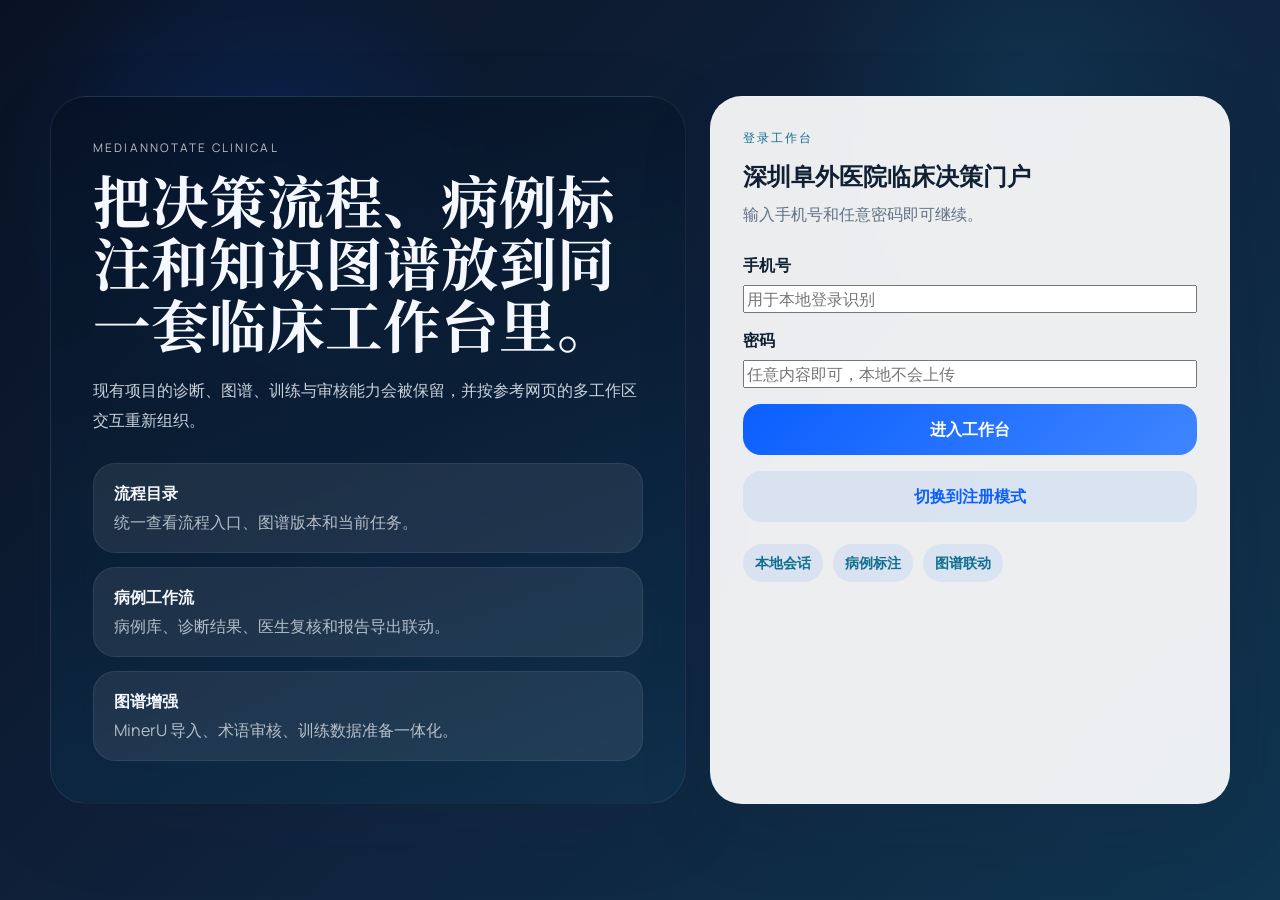
==== commit 2748575d: "Improve UI" ====
--- a/frontend/index.html
+++ b/frontend/index.html
@@ -1,13 +1,14 @@
-﻿<!DOCTYPE html>
+<!DOCTYPE html>
 <html lang="zh-CN">
 <head>
   <meta charset="UTF-8">
   <meta name="viewport" content="width=device-width, initial-scale=1.0">
-  <title>急性胸痛临床决策支持系统</title>
+  <title>深圳阜外医院临床决策工作台</title>
   <link rel="preconnect" href="https://fonts.googleapis.com">
   <link rel="preconnect" href="https://fonts.gstatic.com" crossorigin>
-  <link href="https://fonts.googleapis.com/css2?family=Noto+Serif+SC:wght@400;500;600;700&family=Outfit:wght@400;500;600;700&display=swap" rel="stylesheet">
+  <link href="https://fonts.googleapis.com/css2?family=Manrope:wght@400;500;600;700;800&family=Noto+Serif+SC:wght@500;600;700&display=swap" rel="stylesheet">
   <link rel="stylesheet" href="styles.css">
+  <link rel="stylesheet" href="shell.css">
 </head>
 <body>
   <div class="page-shell">
@@ -106,8 +107,8 @@
               <label>
                 <span>后端方法</span>
                 <select id="backend-method">
-                  <option value="all_methods">全部方法并行</option>
-                  <option value="step_by_step">逐步引导</option>
+                  <option value="step_by_step">逐步引导（推荐）</option>
+                  <option value="all_methods">全部方法并行（较慢）</option>
                   <option value="direct">直接诊断</option>
                   <option value="direct_generation">直接生成</option>
                   <option value="intermediate_state">中间状态</option>
@@ -557,6 +558,8 @@
 
   <script src="app.js"></script>
   <script src="kg-enhancement.js"></script>
+  <script src="shell.js"></script>
 </body>
 </html>
 
+
--- a/frontend/shell.css
+++ b/frontend/shell.css
@@ -0,0 +1,943 @@
+﻿:root {
+  --bg: #eef4fb;
+  --bg-accent: #dbe8f9;
+  --surface: rgba(255, 255, 255, 0.92);
+  --surface-strong: #ffffff;
+  --ink: #112033;
+  --muted: #627286;
+  --line: rgba(17, 32, 51, 0.1);
+  --primary: #0b5fff;
+  --primary-soft: rgba(11, 95, 255, 0.12);
+  --secondary: #0f6f8f;
+  --good: #11795d;
+  --warn: #b56b18;
+  --shadow: 0 24px 80px rgba(17, 32, 51, 0.1);
+}
+
+body {
+  font-family: "Manrope", "Segoe UI", sans-serif;
+  color: var(--ink);
+  background:
+    radial-gradient(circle at top left, rgba(11, 95, 255, 0.12), transparent 28%),
+    radial-gradient(circle at top right, rgba(15, 111, 143, 0.1), transparent 24%),
+    linear-gradient(180deg, #eff4fb 0%, #e8eef7 100%);
+}
+
+.hero h1,
+.card h2,
+.result-hero h3,
+.auth-brand-panel h1,
+.view-head h1,
+.dashboard-poster h2,
+.profile-hero-card h2 {
+  font-family: "Noto Serif SC", serif;
+}
+
+.page-shell {
+  width: min(1360px, calc(100% - 40px));
+  padding-top: 0;
+}
+
+.auth-screen {
+  position: fixed;
+  inset: 0;
+  z-index: 2000;
+  display: grid;
+  place-items: center;
+  padding: 32px;
+}
+
+.auth-backdrop {
+  position: absolute;
+  inset: 0;
+  background:
+    radial-gradient(circle at 20% 20%, rgba(11, 95, 255, 0.18), transparent 20%),
+    radial-gradient(circle at 80% 10%, rgba(15, 111, 143, 0.2), transparent 18%),
+    linear-gradient(135deg, #091224 0%, #10233d 52%, #0f3550 100%);
+}
+
+.auth-layout {
+  position: relative;
+  z-index: 1;
+  width: min(1180px, 100%);
+  display: grid;
+  grid-template-columns: 1.1fr 0.9fr;
+  gap: 24px;
+}
+
+.auth-brand-panel,
+.auth-card,
+.shell-header,
+.view-container,
+.dialog-card {
+  background: rgba(255, 255, 255, 0.92);
+  border: 1px solid rgba(255, 255, 255, 0.14);
+  box-shadow: var(--shadow);
+  backdrop-filter: blur(18px);
+}
+
+.auth-brand-panel {
+  color: #f5f9ff;
+  padding: 42px;
+  border-radius: 36px;
+  background: linear-gradient(160deg, rgba(6, 17, 36, 0.86), rgba(15, 51, 80, 0.72));
+  border-color: rgba(255, 255, 255, 0.08);
+}
+
+.auth-kicker,
+.auth-card-kicker,
+.view-kicker,
+.dashboard-poster-kicker {
+  margin: 0 0 12px;
+  text-transform: uppercase;
+  letter-spacing: 0.18em;
+  font-size: 0.74rem;
+  color: rgba(255, 255, 255, 0.72);
+}
+
+.auth-brand-panel h1 {
+  margin: 0;
+  font-size: clamp(2.1rem, 4.5vw, 3.8rem);
+  line-height: 1.08;
+}
+
+.auth-copy {
+  max-width: 56ch;
+  color: rgba(245, 249, 255, 0.82);
+  line-height: 1.85;
+  margin: 22px 0 0;
+}
+
+.auth-feature-list {
+  display: grid;
+  gap: 14px;
+  margin-top: 28px;
+}
+
+.auth-feature-list article {
+  padding: 18px 20px;
+  border-radius: 22px;
+  background: rgba(255, 255, 255, 0.08);
+  border: 1px solid rgba(255, 255, 255, 0.08);
+}
+
+.auth-feature-list strong,
+.auth-feature-list span {
+  display: block;
+}
+
+.auth-feature-list span {
+  margin-top: 6px;
+  color: rgba(245, 249, 255, 0.7);
+}
+
+.auth-card {
+  border-radius: 32px;
+  padding: 32px;
+}
+
+.auth-card-kicker {
+  color: var(--secondary);
+}
+
+.auth-card-head h2,
+.view-head h1 {
+  margin: 0;
+}
+
+.auth-card-head p:last-child {
+  margin-top: 10px;
+  color: var(--muted);
+}
+
+.auth-form {
+  display: grid;
+  gap: 16px;
+  margin-top: 28px;
+}
+
+.auth-field span {
+  display: block;
+  margin-bottom: 8px;
+  font-weight: 700;
+}
+
+.auth-field input,
+.case-toolbar input,
+.case-toolbar select,
+.tree-form-grid input,
+.tree-form-grid select,
+.tree-form-grid textarea {
+  width: 100%;
+}
+
+.auth-submit,
+.auth-toggle {
+  border: none;
+  border-radius: 18px;
+  padding: 14px 18px;
+  cursor: pointer;
+  font-weight: 700;
+}
+
+.auth-submit {
+  background: linear-gradient(135deg, var(--primary), #3e85ff);
+  color: white;
+}
+
+.auth-toggle {
+  background: rgba(11, 95, 255, 0.08);
+  color: var(--primary);
+}
+
+.auth-footer {
+  display: flex;
+  flex-wrap: wrap;
+  gap: 10px;
+  margin-top: 22px;
+}
+
+.auth-footer span {
+  display: inline-flex;
+  align-items: center;
+  padding: 9px 12px;
+  border-radius: 999px;
+  background: rgba(11, 95, 255, 0.08);
+  color: var(--secondary);
+  font-size: 0.9rem;
+  font-weight: 700;
+}
+
+.shell {
+  min-height: 100vh;
+}
+
+.shell-header {
+  position: sticky;
+  top: 0;
+  z-index: 1200;
+  width: min(1440px, calc(100% - 32px));
+  margin: 18px auto 0;
+  padding: 16px 20px;
+  border-radius: 24px;
+  display: grid;
+  grid-template-columns: auto 1fr auto;
+  align-items: center;
+  gap: 18px;
+}
+
+.shell-brand {
+  display: flex;
+  align-items: center;
+  gap: 14px;
+}
+
+.shell-brand-mark {
+  width: 46px;
+  height: 46px;
+  border-radius: 16px;
+  display: grid;
+  place-items: center;
+  background: linear-gradient(135deg, var(--primary), #3e85ff);
+  color: white;
+  font-weight: 800;
+}
+
+.shell-brand p,
+.shell-brand strong,
+.shell-user-card span,
+.shell-user-card small {
+  display: block;
+}
+
+.shell-brand p,
+.shell-user-card small {
+  margin: 0;
+  font-size: 0.78rem;
+  letter-spacing: 0.12em;
+  text-transform: uppercase;
+  color: var(--muted);
+}
+
+.shell-nav {
+  display: flex;
+  flex-wrap: wrap;
+  justify-content: center;
+  gap: 8px;
+}
+
+.shell-nav-button,
+.shell-logout-button {
+  border: none;
+  background: transparent;
+  color: var(--muted);
+  border-radius: 999px;
+  padding: 11px 16px;
+  cursor: pointer;
+  font-weight: 700;
+}
+
+.shell-nav-button.active {
+  background: rgba(11, 95, 255, 0.12);
+  color: var(--primary);
+}
+
+.shell-actions {
+  display: flex;
+  align-items: center;
+  gap: 12px;
+}
+
+.shell-health-chip,
+.shell-user-card {
+  border-radius: 999px;
+  padding: 10px 14px;
+  background: rgba(11, 95, 255, 0.08);
+}
+
+.shell-user-card {
+  min-width: 140px;
+}
+
+.shell-main {
+  padding: 24px 0 32px;
+}
+
+.app-view {
+  width: min(1440px, calc(100% - 32px));
+  margin: 0 auto;
+}
+
+.view-container {
+  border-radius: 30px;
+  padding: 28px;
+}
+
+.view-head {
+  display: flex;
+  align-items: flex-end;
+  justify-content: space-between;
+  gap: 18px;
+  margin-bottom: 22px;
+}
+
+.view-copy {
+  max-width: 72ch;
+  color: var(--muted);
+  line-height: 1.8;
+}
+
+.view-head-actions,
+.dashboard-action-row {
+  display: flex;
+  flex-wrap: wrap;
+  gap: 12px;
+}
+
+.dashboard-hero,
+.dashboard-grid,
+.case-metrics-grid,
+.tree-summary-grid,
+.profile-grid {
+  display: grid;
+  gap: 18px;
+}
+
+.dashboard-hero {
+  grid-template-columns: 1.2fr 0.8fr;
+  margin-bottom: 22px;
+}
+
+.dashboard-poster,
+.dashboard-summary-list article,
+.dashboard-panel,
+.tree-summary-card,
+.profile-hero-card,
+.profile-card,
+.tree-editor-card,
+.tree-preview-card,
+.annotation-summary-card,
+.dialog-card {
+  border: 1px solid var(--line);
+  border-radius: 24px;
+  background: var(--surface-strong);
+}
+
+.dashboard-poster {
+  padding: 30px;
+  background: linear-gradient(155deg, rgba(11, 95, 255, 0.1), rgba(15, 111, 143, 0.06));
+}
+
+.dashboard-poster-kicker {
+  color: var(--secondary);
+}
+
+.dashboard-badges,
+.annotation-summary-stats {
+  display: flex;
+  flex-wrap: wrap;
+  gap: 10px;
+  margin-top: 18px;
+}
+
+.dashboard-summary-list {
+  grid-template-columns: 1fr;
+}
+
+.dashboard-summary-list article,
+.tree-summary-card {
+  padding: 22px;
+}
+
+.dashboard-summary-list strong,
+.tree-summary-card strong,
+.profile-mini-stats strong {
+  display: block;
+  font-size: 1.7rem;
+  font-family: "Noto Serif SC", serif;
+}
+
+.catalog-table-shell,
+.table-shell {
+  border: 1px solid var(--line);
+  border-radius: 24px;
+  overflow: hidden;
+  background: var(--surface-strong);
+}
+
+.catalog-table {
+  width: 100%;
+  border-collapse: collapse;
+}
+
+.catalog-table th,
+.catalog-table td {
+  padding: 18px 20px;
+  border-bottom: 1px solid var(--line);
+  vertical-align: top;
+  text-align: left;
+}
+
+.catalog-table th {
+  font-size: 0.78rem;
+  text-transform: uppercase;
+  letter-spacing: 0.12em;
+  color: var(--muted);
+  background: rgba(11, 95, 255, 0.04);
+}
+
+.dashboard-grid {
+  grid-template-columns: repeat(2, minmax(0, 1fr));
+}
+
+.dashboard-panel {
+  padding: 24px;
+}
+
+.dashboard-panel.accent {
+  background: linear-gradient(180deg, rgba(15, 111, 143, 0.06), rgba(255, 255, 255, 1));
+}
+
+.dashboard-sequence {
+  margin: 16px 0 0;
+  padding-left: 18px;
+  line-height: 1.9;
+}
+
+.workspace-page-shell,
+.view-shell {
+  width: min(1360px, calc(100% - 40px));
+}
+
+.annotation-summary-card {
+  padding: 24px;
+  margin-bottom: 24px;
+}
+
+.annotation-summary-head {
+  display: flex;
+  justify-content: space-between;
+  gap: 14px;
+}
+
+.annotation-case-text {
+  margin-top: 18px;
+  padding: 18px 20px;
+  border-radius: 20px;
+  background: rgba(11, 95, 255, 0.05);
+  color: var(--muted);
+  line-height: 1.85;
+  white-space: pre-wrap;
+}
+
+.tree-summary-grid,
+.case-metrics-grid {
+  grid-template-columns: repeat(4, minmax(0, 1fr));
+  margin-bottom: 22px;
+}
+
+.tree-editor-layout {
+  display: grid;
+  grid-template-columns: minmax(360px, 0.72fr) minmax(0, 1.28fr);
+  gap: 18px;
+}
+
+.tree-editor-sidebar {
+  display: grid;
+  gap: 18px;
+}
+
+.tree-editor-card,
+.tree-preview-card,
+.profile-card,
+.profile-hero-card,
+.dialog-card {
+  padding: 20px;
+}
+
+.tree-list,
+.case-tag-cloud {
+  display: flex;
+  flex-wrap: wrap;
+  gap: 10px;
+}
+
+.tree-item,
+.case-chip,
+.case-tag {
+  border: 1px solid var(--line);
+  border-radius: 16px;
+  padding: 10px 12px;
+  background: rgba(11, 95, 255, 0.04);
+  color: var(--secondary);
+  cursor: pointer;
+  font-weight: 700;
+}
+
+.tree-item.active,
+.case-chip.active,
+.case-tag.active {
+  background: rgba(11, 95, 255, 0.14);
+  color: var(--primary);
+  border-color: rgba(11, 95, 255, 0.28);
+}
+
+.tree-form-grid {
+  display: grid;
+  grid-template-columns: repeat(2, minmax(0, 1fr));
+  gap: 14px;
+}
+
+.tree-form-span {
+  grid-column: 1 / -1;
+}
+
+.tree-form-grid span {
+  display: block;
+  margin-bottom: 8px;
+  font-weight: 700;
+}
+
+.tree-canvas {
+  min-height: 640px;
+  border-radius: 24px;
+  border: 1px dashed rgba(11, 95, 255, 0.24);
+  background:
+    radial-gradient(circle at top left, rgba(11, 95, 255, 0.07), transparent 24%),
+    linear-gradient(180deg, rgba(255, 255, 255, 0.96), rgba(242, 247, 255, 0.96));
+  overflow: auto;
+  padding: 16px;
+}
+
+.tree-empty-state {
+  padding: 26px;
+  border-radius: 20px;
+  border: 1px dashed var(--line);
+  text-align: center;
+  color: var(--muted);
+}
+
+.case-toolbar {
+  display: grid;
+  grid-template-columns: minmax(260px, 1fr) 220px 220px;
+  gap: 12px;
+  margin-bottom: 16px;
+}
+
+.case-tag-cloud {
+  margin-bottom: 18px;
+}
+
+.case-row-actions {
+  display: flex;
+  flex-wrap: wrap;
+  gap: 8px;
+}
+
+.case-row-actions button {
+  border: none;
+  border-radius: 999px;
+  padding: 9px 12px;
+  cursor: pointer;
+  font-weight: 700;
+  background: rgba(11, 95, 255, 0.1);
+  color: var(--primary);
+}
+
+.profile-grid {
+  grid-template-columns: repeat(2, minmax(0, 1fr));
+}
+
+.profile-hero-card {
+  display: grid;
+  grid-template-columns: auto minmax(0, 1fr) auto;
+  gap: 20px;
+  align-items: center;
+  grid-column: 1 / -1;
+}
+
+.profile-avatar {
+  width: 72px;
+  height: 72px;
+  border-radius: 24px;
+  display: grid;
+  place-items: center;
+  background: linear-gradient(135deg, var(--primary), #3e85ff);
+  color: white;
+  font-size: 1.8rem;
+  font-weight: 800;
+}
+
+.profile-mini-stats {
+  display: flex;
+  gap: 18px;
+}
+
+.profile-mini-stats article {
+  min-width: 92px;
+}
+
+.dialog-shell[hidden] {
+  display: none !important;
+}
+
+.dialog-shell {
+  position: fixed;
+  inset: 0;
+  z-index: 1800;
+  display: grid;
+  place-items: center;
+  padding: 24px;
+}
+
+.dialog-backdrop {
+  position: absolute;
+  inset: 0;
+  background: rgba(10, 18, 33, 0.56);
+  backdrop-filter: blur(8px);
+}
+
+.dialog-card {
+  position: relative;
+  z-index: 1;
+  width: min(760px, 100%);
+}
+
+.tree-inline-button {
+  margin-top: 12px;
+}
+
+@media (max-width: 1240px) {
+  .shell-header,
+  .app-view {
+    width: min(100% - 24px, 1440px);
+  }
+
+  .tree-editor-layout,
+  .dashboard-hero,
+  .dashboard-grid,
+  .profile-grid,
+  .tree-summary-grid,
+  .case-metrics-grid,
+  .case-toolbar {
+    grid-template-columns: 1fr;
+  }
+}
+
+@media (max-width: 980px) {
+  .auth-layout,
+  .view-head,
+  .annotation-summary-head,
+  .profile-hero-card,
+  .shell-header {
+    grid-template-columns: 1fr;
+    display: grid;
+  }
+
+  .shell-nav {
+    justify-content: flex-start;
+  }
+
+  .shell-actions,
+  .profile-mini-stats,
+  .dashboard-summary-list {
+    flex-wrap: wrap;
+  }
+
+  .page-shell,
+  .workspace-page-shell,
+  .view-shell {
+    width: min(100% - 20px, 1360px);
+  }
+
+  .auth-screen {
+    padding: 18px;
+  }
+}
+
+
+.shell-brand-mark {
+  width: 58px;
+  height: 58px;
+  overflow: hidden;
+  border-radius: 20px;
+  background: #ffffff;
+  border: 1px solid rgba(17, 32, 51, 0.08);
+  box-shadow: 0 12px 28px rgba(17, 32, 51, 0.1);
+}
+
+.shell-brand-mark img {
+  width: 100%;
+  height: 100%;
+  object-fit: cover;
+  display: block;
+}
+
+.shell-brand p {
+  letter-spacing: 0.04em;
+  text-transform: none;
+  font-size: 0.76rem;
+  font-weight: 700;
+}
+
+.department-hub-section {
+  display: grid;
+  gap: 18px;
+}
+
+.department-filter-list {
+  display: flex;
+  flex-wrap: wrap;
+  gap: 10px;
+}
+
+.department-filter-button {
+  border: 1px solid rgba(17, 32, 51, 0.08);
+  background: rgba(255, 255, 255, 0.78);
+  color: var(--muted);
+  border-radius: 999px;
+  padding: 10px 16px;
+  font-weight: 700;
+  cursor: pointer;
+  transition: 180ms ease;
+}
+
+.department-filter-button.active {
+  background: linear-gradient(135deg, var(--primary), #3e85ff);
+  color: white;
+  border-color: transparent;
+  box-shadow: 0 14px 28px rgba(11, 95, 255, 0.18);
+}
+
+.service-line-grid {
+  display: grid;
+  grid-template-columns: repeat(3, minmax(0, 1fr));
+  gap: 18px;
+}
+
+.service-line-card {
+  padding: 22px;
+  border-radius: 24px;
+  background: rgba(255, 255, 255, 0.94);
+  border: 1px solid rgba(17, 32, 51, 0.08);
+  box-shadow: 0 18px 42px rgba(17, 32, 51, 0.08);
+  display: grid;
+  gap: 16px;
+}
+
+.service-line-card.live {
+  background: linear-gradient(180deg, rgba(11, 95, 255, 0.06), rgba(255, 255, 255, 0.98));
+}
+
+.service-line-card.planned {
+  background: linear-gradient(180deg, rgba(181, 107, 24, 0.06), rgba(255, 255, 255, 0.98));
+}
+
+.service-line-head {
+  display: flex;
+  justify-content: space-between;
+  gap: 14px;
+  align-items: flex-start;
+}
+
+.service-line-kicker,
+.service-line-subtitle {
+  margin: 0;
+  color: var(--muted);
+}
+
+.service-line-kicker {
+  font-size: 0.75rem;
+  letter-spacing: 0.12em;
+  text-transform: uppercase;
+  font-weight: 800;
+}
+
+.service-line-head h3 {
+  margin: 6px 0 4px;
+  font-size: 1.28rem;
+}
+
+.service-line-subtitle {
+  font-size: 0.9rem;
+}
+
+.service-line-status,
+.service-tag,
+.status-chip.service-status {
+  display: inline-flex;
+  align-items: center;
+  border-radius: 999px;
+  font-weight: 800;
+}
+
+.service-line-status,
+.status-chip.service-status {
+  padding: 8px 12px;
+  font-size: 0.78rem;
+}
+
+.service-line-status.live,
+.status-chip.service-status.live {
+  background: rgba(17, 121, 93, 0.12);
+  color: var(--good);
+}
+
+.service-line-status.planned,
+.status-chip.service-status.planned {
+  background: rgba(181, 107, 24, 0.12);
+  color: var(--warn);
+}
+
+.service-line-copy {
+  margin: 0;
+  line-height: 1.8;
+  color: var(--muted);
+}
+
+.service-line-tags {
+  display: flex;
+  flex-wrap: wrap;
+  gap: 8px;
+}
+
+.service-tag {
+  padding: 8px 12px;
+  background: rgba(11, 95, 255, 0.08);
+  color: var(--secondary);
+  font-size: 0.8rem;
+}
+
+.service-line-actions {
+  display: flex;
+  flex-wrap: wrap;
+  gap: 10px;
+}
+
+.service-filter-button {
+  margin-left: auto;
+}
+
+.service-line-actions button[disabled],
+.case-row-actions button[disabled] {
+  opacity: 0.55;
+  cursor: not-allowed;
+}
+
+@media (max-width: 1180px) {
+  .service-line-grid {
+    grid-template-columns: 1fr;
+  }
+
+  .service-filter-button {
+    margin-left: 0;
+  }
+}
+
+
+.service-line-card.draft {
+  background: linear-gradient(180deg, rgba(181, 107, 24, 0.06), rgba(255, 255, 255, 0.98));
+}
+
+.service-line-status.draft,
+.status-chip.service-status.draft {
+  background: rgba(181, 107, 24, 0.12);
+  color: var(--warn);
+}
+
+.workflow-switcher-shell {
+  display: grid;
+  grid-template-columns: minmax(220px, 280px) minmax(0, 1fr);
+  gap: 18px;
+  align-items: start;
+  margin-bottom: 18px;
+  padding: 18px 20px;
+  border-radius: 24px;
+  background: rgba(255, 255, 255, 0.88);
+  border: 1px solid rgba(17, 32, 51, 0.08);
+}
+
+.workflow-switcher-list {
+  display: grid;
+  grid-template-columns: repeat(3, minmax(0, 1fr));
+  gap: 10px;
+}
+
+.workflow-switcher-button {
+  border: 1px solid rgba(17, 32, 51, 0.08);
+  background: rgba(255, 255, 255, 0.78);
+  color: var(--ink);
+  border-radius: 18px;
+  padding: 14px 16px;
+  text-align: left;
+  cursor: pointer;
+  display: grid;
+  gap: 6px;
+  transition: 180ms ease;
+}
+
+.workflow-switcher-button strong,
+.workflow-switcher-button span {
+  display: block;
+}
+
+.workflow-switcher-button span {
+  color: var(--muted);
+  font-size: 0.85rem;
+}
+
+.workflow-switcher-button.active {
+  border-color: transparent;
+  background: linear-gradient(135deg, rgba(11, 95, 255, 0.14), rgba(15, 111, 143, 0.14));
+  box-shadow: 0 16px 32px rgba(11, 95, 255, 0.14);
+}
+
+@media (max-width: 1180px) {
+  .workflow-switcher-shell {
+    grid-template-columns: 1fr;
+  }
+
+  .workflow-switcher-list {
+    grid-template-columns: 1fr;
+  }
+}
